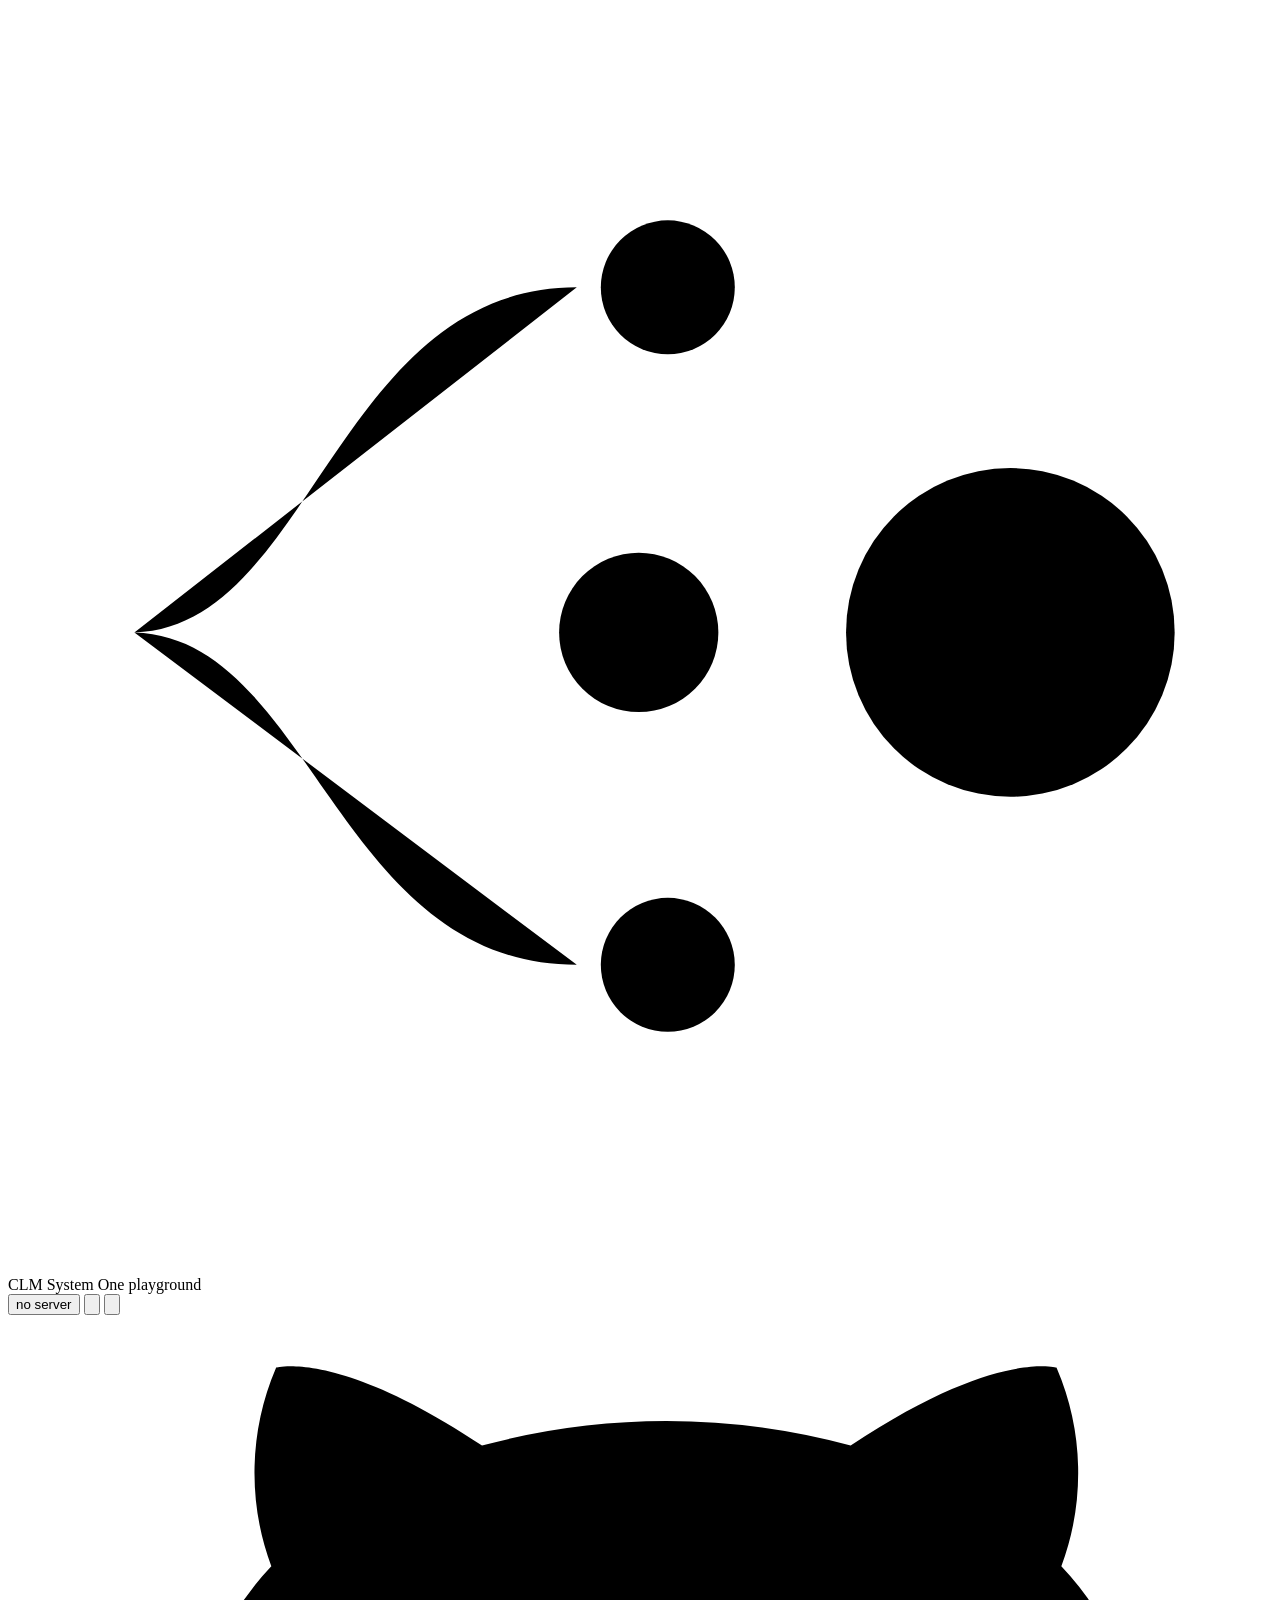
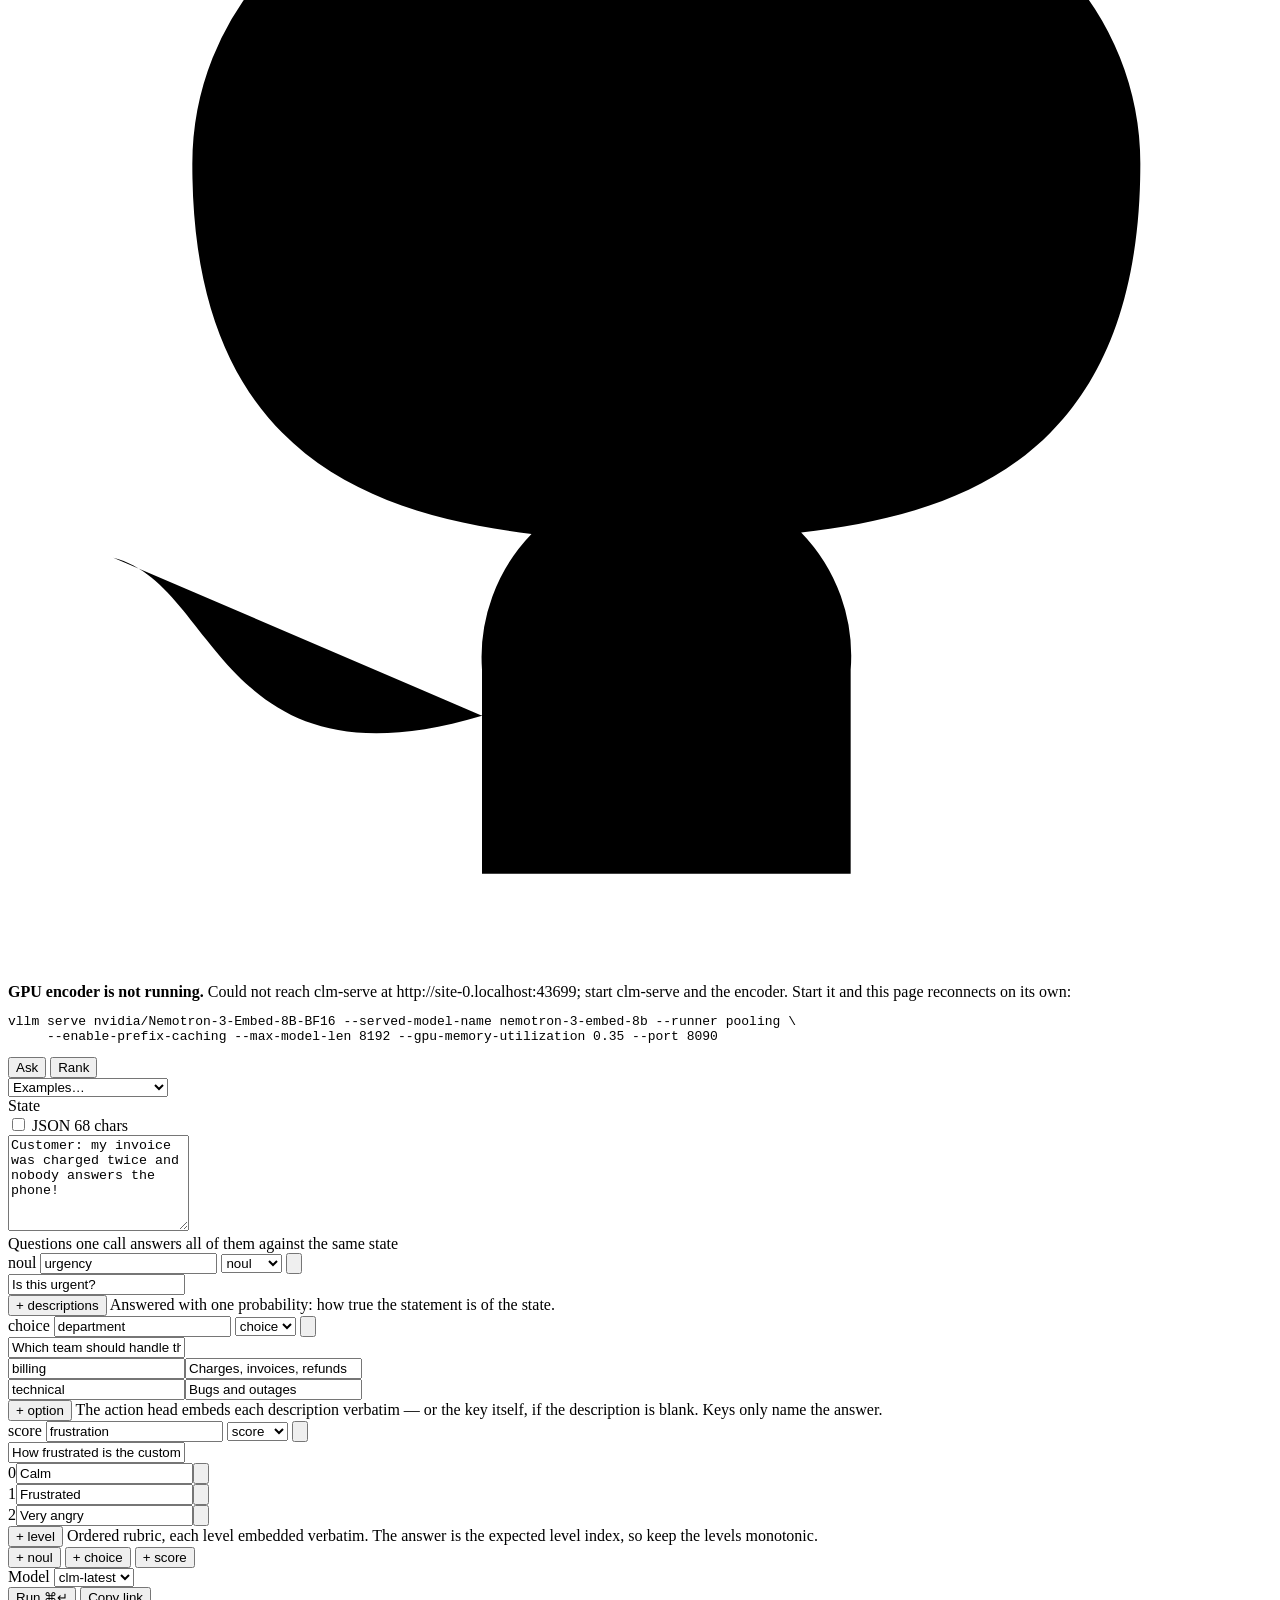
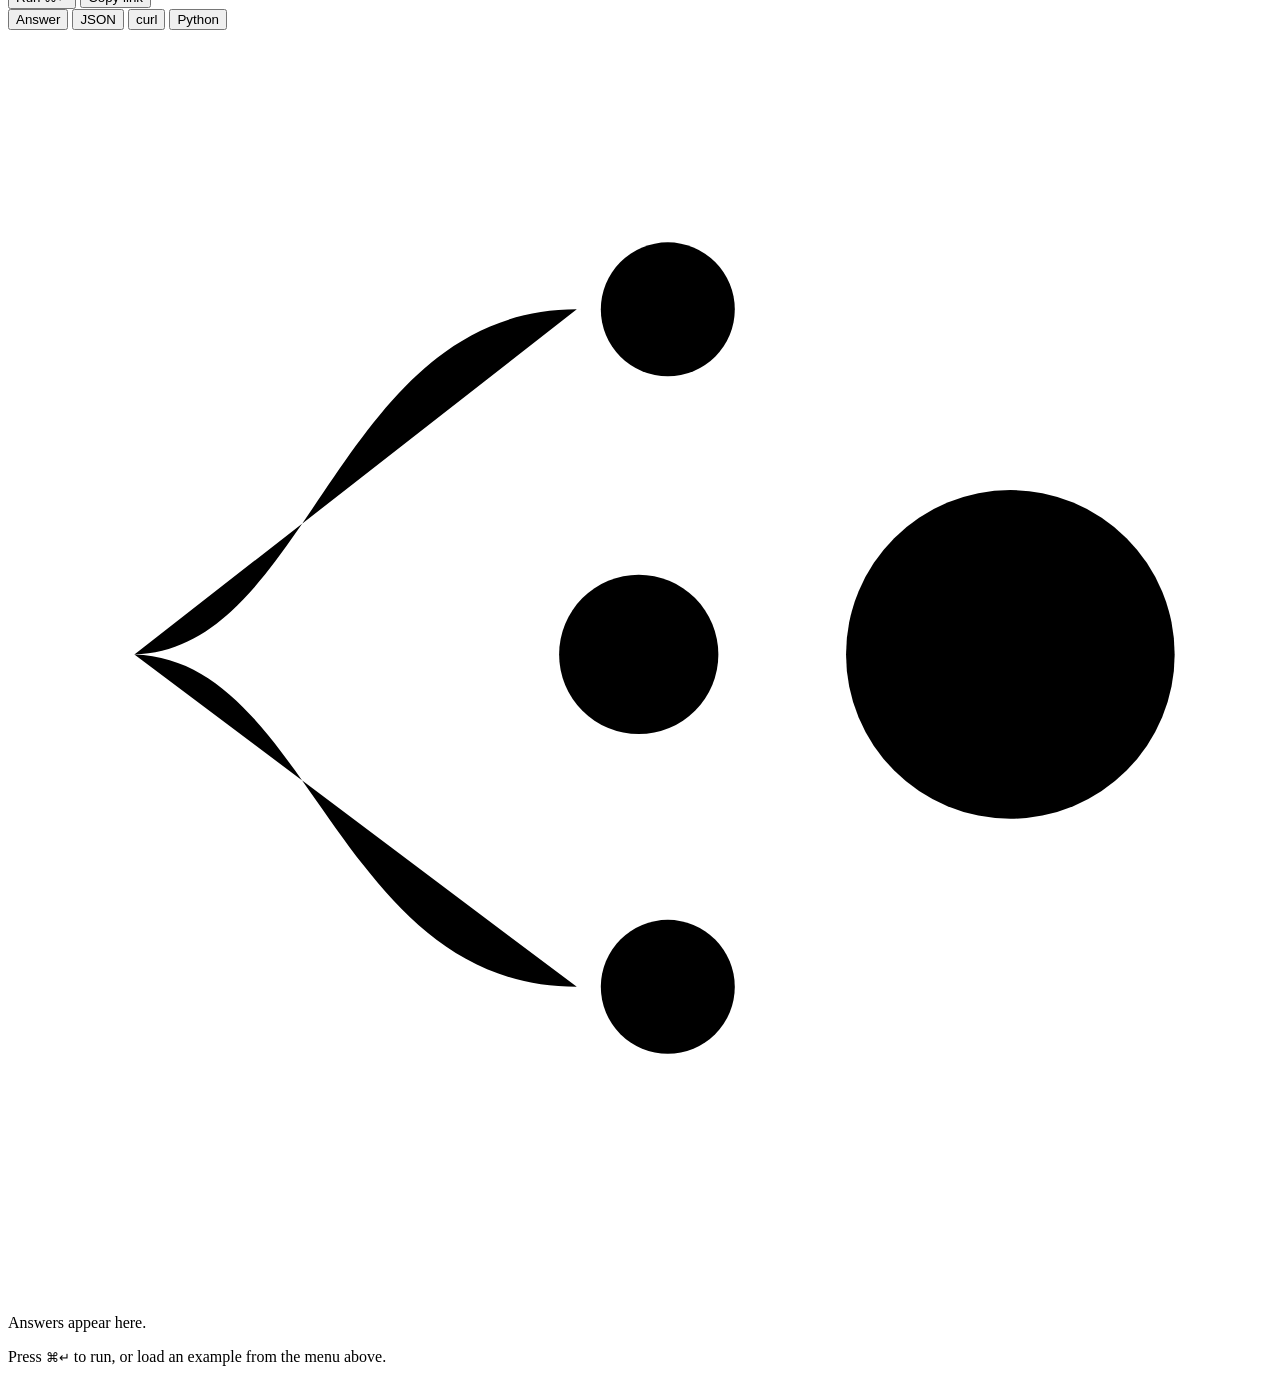
==== src/clm/static/index.html @ 0b91bc5c "Run CLM on Nemotron-3-Embed-8B and remove the previous encoder Make the frozen encoder a profile (sr" ====
<!doctype html>
<html lang="en">
<head>
<meta charset="utf-8">
<meta name="viewport" content="width=device-width, initial-scale=1">
<title>CLM Playground</title>
<meta name="description" content="Playground for the CLM System One API: ask typed questions about a state and watch the probability distributions.">
<link rel="icon" href="data:image/svg+xml,%3Csvg xmlns='http://www.w3.org/2000/svg' viewBox='0 0 100 100'%3E%3Cg fill='none' stroke='%239a9aa0' stroke-width='5.5' stroke-linecap='round'%3E%3Cpath d='M10 49.4C24 49 26 22.1 45 22.1'/%3E%3Cpath d='M10 49.4C24 49.8 26 75.7 45 75.7'/%3E%3C/g%3E%3Cg fill='none' stroke='%239a9aa0' stroke-width='3.7'%3E%3Ccircle cx='52.2' cy='22.1' r='5.3'/%3E%3Ccircle cx='52.2' cy='75.7' r='5.3'/%3E%3C/g%3E%3Cpath d='M8 49.4H79' stroke='%23b1040e' stroke-width='5.6'/%3E%3Ccircle cx='49.9' cy='49.4' r='6.3' fill='%23b1040e'/%3E%3Ccircle cx='79.3' cy='49.4' r='13' fill='%23b1040e'/%3E%3Cpath d='M71.5 49.8l5.2 6.6 11.4-13.1' fill='none' stroke='%23fff' stroke-width='5' stroke-linecap='square' stroke-linejoin='miter'/%3E%3C/svg%3E">
<link rel="stylesheet" href="app.css">
</head>
<body>

<div class="topline"></div>

<header class="topbar">
  <div class="brand">
    <svg class="mark" viewBox="0 0 100 100" aria-hidden="true">
      <path class="mark-branch" d="M10 49.4C24 49 26 22.1 45 22.1"/>
      <path class="mark-branch" d="M10 49.4C24 49.8 26 75.7 45 75.7"/>
      <circle class="mark-ring" cx="52.2" cy="22.1" r="5.3"/>
      <circle class="mark-ring" cx="52.2" cy="75.7" r="5.3"/>
      <path class="mark-trunk" d="M8 49.4H79"/>
      <circle class="mark-node" cx="49.9" cy="49.4" r="6.3"/>
      <circle class="mark-node" cx="79.3" cy="49.4" r="13"/>
      <path class="mark-check" d="M71.5 49.8l5.2 6.6 11.4-13.1"/>
    </svg>
    <span class="brand-name">CLM</span>
    <span class="brand-sub">System One playground</span>
  </div>

  <div class="topbar-right">
    <button id="status" class="status" type="button" title="Server status — click to refresh">
      <span class="dot"></span><span id="status-text">connecting…</span>
    </button>
    <button id="btn-settings" class="icon-btn" type="button" title="Connection settings" aria-label="Connection settings">
      <svg viewBox="0 0 24 24" aria-hidden="true"><path d="M12 15.5a3.5 3.5 0 1 0 0-7 3.5 3.5 0 0 0 0 7z"/><path d="M19.4 15a1.65 1.65 0 0 0 .33 1.82l.06.06a2 2 0 1 1-2.83 2.83l-.06-.06a1.65 1.65 0 0 0-1.82-.33 1.65 1.65 0 0 0-1 1.51V21a2 2 0 1 1-4 0v-.09A1.65 1.65 0 0 0 9 19.4a1.65 1.65 0 0 0-1.82.33l-.06.06a2 2 0 1 1-2.83-2.83l.06-.06A1.65 1.65 0 0 0 4.6 15a1.65 1.65 0 0 0-1.51-1H3a2 2 0 1 1 0-4h.09A1.65 1.65 0 0 0 4.6 9a1.65 1.65 0 0 0-.33-1.82l-.06-.06a2 2 0 1 1 2.83-2.83l.06.06A1.65 1.65 0 0 0 9 4.6a1.65 1.65 0 0 0 1-1.51V3a2 2 0 1 1 4 0v.09a1.65 1.65 0 0 0 1 1.51 1.65 1.65 0 0 0 1.82-.33l.06-.06a2 2 0 1 1 2.83 2.83l-.06.06A1.65 1.65 0 0 0 19.4 9c.14.63.68 1.1 1.33 1.1H21a2 2 0 1 1 0 4h-.09a1.65 1.65 0 0 0-1.51 1z"/></svg>
    </button>
    <button id="btn-theme" class="icon-btn" type="button" title="Toggle theme" aria-label="Toggle theme">
      <svg viewBox="0 0 24 24" aria-hidden="true"><path d="M21 12.79A9 9 0 1 1 11.21 3 7 7 0 0 0 21 12.79z"/></svg>
    </button>
    <a class="icon-btn" href="https://github.com/Contrastive-LM/CLM" target="_blank" rel="noopener" title="Repository" aria-label="Repository">
      <svg viewBox="0 0 24 24" aria-hidden="true"><path d="M9 19c-5 1.5-5-2.5-7-3m14 6v-3.87a3.37 3.37 0 0 0-.94-2.61c3.14-.35 6.44-1.54 6.44-7A5.44 5.44 0 0 0 20 4.77 5.07 5.07 0 0 0 19.91 1S18.73.65 16 2.48a13.38 13.38 0 0 0-7 0C6.27.65 5.09 1 5.09 1A5.07 5.07 0 0 0 5 4.77a5.44 5.44 0 0 0-1.5 3.78c0 5.42 3.3 6.61 6.44 7A3.37 3.37 0 0 0 9 18.13V22"/></svg>
    </a>
  </div>
</header>

<div id="settings" class="settings" hidden>
  <div class="settings-grid">
    <label>Server
      <input id="base-url" type="text" spellcheck="false" placeholder="(same origin)">
      <small>Leave blank to use the server that served this page. A different host must allow CORS (<code>clm-serve --cors</code>).</small>
    </label>
    <label>API key
      <input id="api-key" type="password" spellcheck="false" placeholder="only if CLM_API_KEY is set">
      <small>Sent as <code>Authorization: Bearer …</code>. Kept in this browser only.</small>
    </label>
  </div>
</div>

<div id="mock-banner" class="mock-banner" hidden>
  <strong>Mock encoder.</strong> This server is running <code>tools/playground_mock.py</code>, which replaces
  the Nemotron-3-Embed-8B encoder with character n-grams — the numbers below are lexical-overlap noise, not CLM predictions.
</div>

<div id="encoder-banner" class="mock-banner" role="alert" hidden>
  <strong>GPU encoder is not running.</strong> <span id="encoder-banner-text"></span>
  Start it and this page reconnects on its own:
  <pre class="cmd" id="encoder-cmd">vllm serve nvidia/Nemotron-3-Embed-8B-BF16 --served-model-name nemotron-3-embed-8b --runner pooling \
     --enable-prefix-caching --max-model-len 8192 --gpu-memory-utilization 0.35 --port 8090</pre>
</div>

<main class="layout">

  <!-- ───────────────────────────── request ───────────────────────────── -->
  <section class="pane pane-req">
    <div class="tabs" role="tablist">
      <button class="tab is-active" role="tab" data-mode="ask">Ask</button>
      <button class="tab" role="tab" data-mode="rank">Rank</button>
      <div class="tabs-spacer"></div>
      <div class="preset-wrap">
        <select id="preset" class="preset" aria-label="Load an example">
          <option value="">Examples…</option>
        </select>
      </div>
    </div>

    <div class="pane-body">

      <div class="field">
        <div class="field-head">
          <label for="state">State</label>
          <div class="field-tools">
            <label class="chk" title="Send the state as parsed JSON instead of a string">
              <input type="checkbox" id="state-json"> JSON
            </label>
            <span id="state-count" class="count">0 chars</span>
          </div>
        </div>
        <textarea id="state" rows="6" spellcheck="false"
                  placeholder="The context the model reasons about — a customer message, an agent trajectory, a page of text, a game frame…"></textarea>
        <div id="state-json-err" class="inline-err" hidden></div>
      </div>

      <!-- ask mode -->
      <div id="mode-ask">
        <div class="field-head">
          <label>Questions</label>
          <span class="hint">one call answers all of them against the same state</span>
        </div>
        <div id="questions"></div>
        <div class="add-row">
          <button class="btn-ghost" data-add="noul">+ noul</button>
          <button class="btn-ghost" data-add="choice">+ choice</button>
          <button class="btn-ghost" data-add="score">+ score</button>
        </div>
      </div>

      <!-- rank mode -->
      <div id="mode-rank" hidden>
        <div class="field">
          <div class="field-head"><label for="rank-instructions">Question <span class="opt">optional</span></label></div>
          <input id="rank-instructions" type="text" placeholder="e.g. Which trajectory solves the task?">
        </div>
        <div class="field">
          <div class="field-head">
            <label for="rank-candidates">Candidates</label>
            <span class="hint">one per line</span>
          </div>
          <textarea id="rank-candidates" rows="10" spellcheck="false"
                    placeholder="The Moon's gravitational pull.&#10;Photosynthesis in plants.&#10;Because the Earth is round."></textarea>
        </div>
        <p class="note">Posts to <code>POST /v1/rank</code>: the state head sees the state as <em>context</em> plus the question, and the action head sees each candidate <strong>verbatim</strong> — nothing is prefixed or reworded.</p>
      </div>

      <div class="controls">
        <label class="ctl">Model
          <select id="model"><option value="clm-latest">clm-latest</option></select>
        </label>
      </div>
    </div>

    <div class="pane-foot">
      <button id="run" class="btn-primary">Run <kbd>⌘</kbd><kbd>↵</kbd></button>
      <button id="share" class="btn-ghost" title="Copy a link that reopens this exact request">Copy link</button>
    </div>
  </section>

  <!-- ───────────────────────────── response ───────────────────────────── -->
  <section class="pane pane-res">
    <div class="tabs" role="tablist">
      <button class="tab is-active" role="tab" data-view="answer">Answer</button>
      <button class="tab" role="tab" data-view="json">JSON</button>
      <button class="tab" role="tab" data-view="curl">curl</button>
      <button class="tab" role="tab" data-view="python">Python</button>
      <div class="tabs-spacer"></div>
      <button id="copy-view" class="btn-ghost small" hidden>Copy</button>
    </div>

    <div id="meta" class="meta" hidden></div>

    <div class="pane-body pane-body-res">
      <div id="view-answer" class="view">
        <div class="empty">
          <svg class="empty-mark" viewBox="0 0 100 100" aria-hidden="true">
      <path class="mark-branch" d="M10 49.4C24 49 26 22.1 45 22.1"/>
      <path class="mark-branch" d="M10 49.4C24 49.8 26 75.7 45 75.7"/>
      <circle class="mark-ring" cx="52.2" cy="22.1" r="5.3"/>
      <circle class="mark-ring" cx="52.2" cy="75.7" r="5.3"/>
      <path class="mark-trunk" d="M8 49.4H79"/>
      <circle class="mark-node" cx="49.9" cy="49.4" r="6.3"/>
      <circle class="mark-node" cx="79.3" cy="49.4" r="13"/>
      <path class="mark-check" d="M71.5 49.8l5.2 6.6 11.4-13.1"/>
    </svg>
          <p>Answers appear here.</p>
          <p class="empty-sub">Press <kbd>⌘</kbd><kbd>↵</kbd> to run, or load an example from the menu above.</p>
        </div>
      </div>
      <pre id="view-json" class="view code" hidden></pre>
      <pre id="view-curl" class="view code" hidden></pre>
      <pre id="view-python" class="view code" hidden></pre>
    </div>
  </section>
</main>

<div id="toast" class="toast" hidden></div>

<template id="tpl-question">
  <div class="q-card" data-type="noul">
    <div class="q-head">
      <span class="q-type"></span>
      <input class="q-id" type="text" spellcheck="false" aria-label="Question id">
      <select class="q-type-sel" aria-label="Question type">
        <option value="noul">noul</option>
        <option value="choice">choice</option>
        <option value="score">score</option>
      </select>
      <button class="icon-btn small q-del" type="button" title="Remove question" aria-label="Remove question">
        <svg viewBox="0 0 24 24" aria-hidden="true"><path d="M18 6 6 18M6 6l12 12"/></svg>
      </button>
    </div>
    <input class="q-instructions" type="text" placeholder="Instructions — the question asked of the state">
    <div class="q-criteria"></div>
    <div class="q-actions">
      <button class="btn-ghost small q-add" type="button" hidden></button>
      <span class="q-help"></span>
    </div>
  </div>
</template>

<script src="app.js"></script>
</body>
</html>
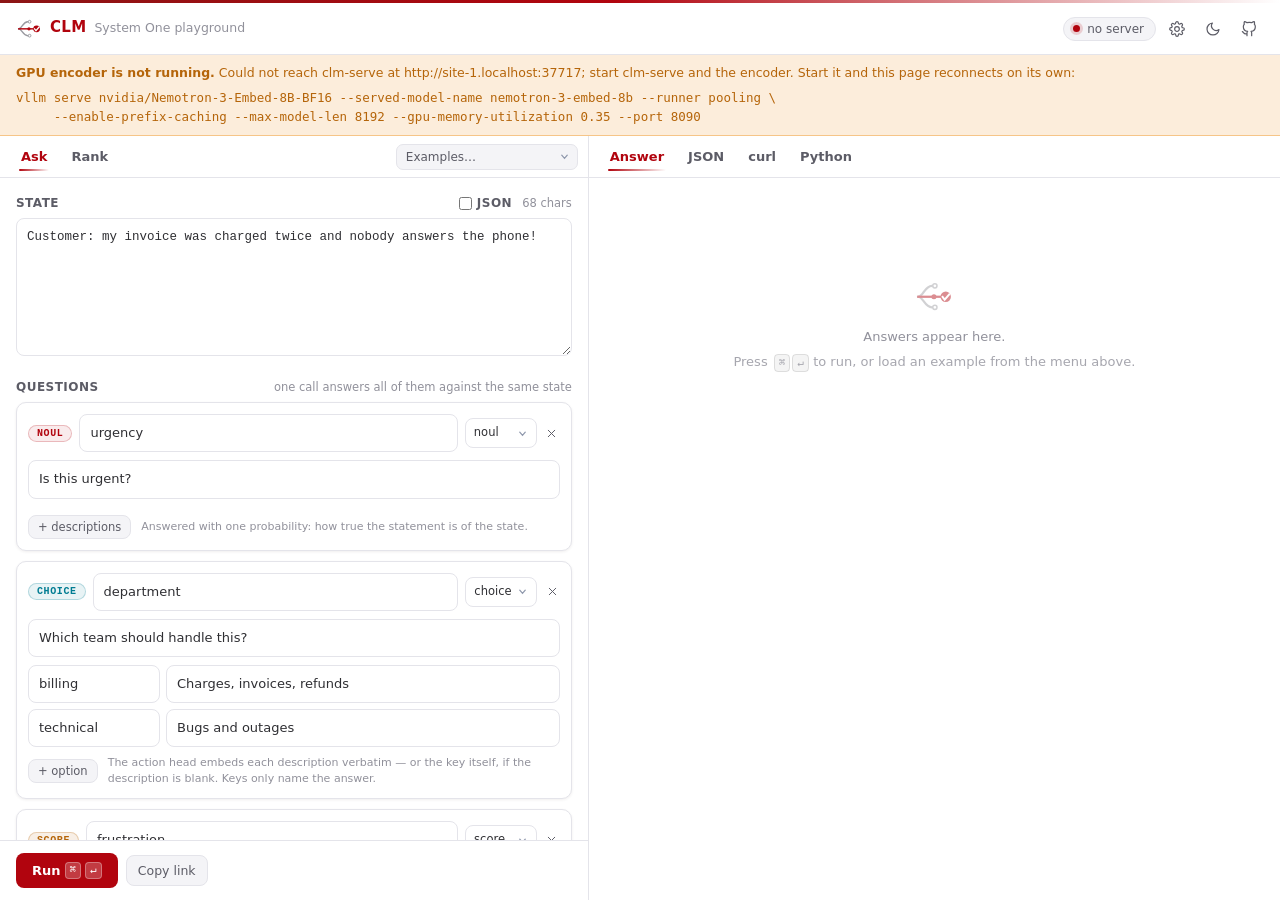
==== commit b68e56f7: "Add a Train view to the playground Train a classifier from the browser that clm-serve already serves" ====
--- a/src/clm/static/index.html
+++ b/src/clm/static/index.html
@@ -28,6 +28,11 @@
     <span class="brand-sub">System One playground</span>
   </div>
 
+  <nav id="viewswitch" class="viewswitch" aria-label="View" hidden>
+    <button type="button" class="vs-btn is-active" data-view="play" aria-pressed="true">Playground</button>
+    <button type="button" class="vs-btn" data-view="train" aria-pressed="false">Train a model</button>
+  </nav>
+
   <div class="topbar-right">
     <button id="status" class="status" type="button" title="Server status — click to refresh">
       <span class="dot"></span><span id="status-text">connecting…</span>
@@ -69,7 +74,7 @@
      --enable-prefix-caching --max-model-len 8192 --gpu-memory-utilization 0.35 --port 8090</pre>
 </div>
 
-<main class="layout">
+<main class="layout" id="play-view">
 
   <!-- ───────────────────────────── request ───────────────────────────── -->
   <section class="pane pane-req">
@@ -182,6 +187,71 @@
   </section>
 </main>
 
+<!-- ───────────────────────────── train view ───────────────────────────── -->
+<main id="train-view" class="train" hidden>
+  <div class="train-inner">
+    <header class="train-head">
+      <h1>Train a model on your own labels</h1>
+      <p>Give it examples you have already labelled. It learns to tell your labels apart in a few minutes,
+         then answers like any other model here. Your data stays on this server.</p>
+    </header>
+
+    <section class="step" id="t-step-1">
+      <div class="step-num" aria-hidden="true">1</div>
+      <div class="step-main">
+        <div class="step-title"><h2>Add labelled examples</h2><span class="step-done" id="t-done-1" hidden>Done</span></div>
+        <p class="step-sub">A file with one column of text and one column with the right label, such as a spreadsheet saved as CSV.</p>
+        <div id="t-pick">
+          <label id="t-drop" class="drop" for="t-file">
+            <input type="file" id="t-file" accept=".csv,.jsonl,.json,.parquet">
+            <span class="drop-main"><b>Drop a file here</b> or <u>choose one</u></span>
+            <span class="drop-sub">CSV, JSONL, JSON or Parquet, up to 50 MB</span>
+          </label>
+          <div class="or-row">
+            <button type="button" id="t-sample" class="btn-ghost">Try it with sample data</button>
+            <span class="hint">400 synthetic support conversations, 5 categories</span>
+          </div>
+        </div>
+        <div id="t-busy-1" class="busy" hidden><span class="spinner" aria-hidden="true"></span><span>Reading the file…</span></div>
+        <div id="t-err-1" class="t-err" role="alert" hidden></div>
+        <div id="t-data" hidden></div>
+      </div>
+    </section>
+
+    <section class="step is-locked" id="t-step-2">
+      <div class="step-num" aria-hidden="true">2</div>
+      <div class="step-main">
+        <div class="step-title"><h2>Describe what the labels mean</h2><span class="step-done" id="t-done-2" hidden>Done</span></div>
+        <p class="step-sub">The model reads these descriptions, not the label names. Describe each label with the words that show up in its examples.</p>
+        <div id="t-question"></div>
+      </div>
+    </section>
+
+    <section class="step is-locked" id="t-step-3">
+      <div class="step-num" aria-hidden="true">3</div>
+      <div class="step-main">
+        <div class="step-title"><h2>Train</h2></div>
+        <div id="t-train"></div>
+        <div id="t-progress" hidden></div>
+        <div id="t-err-3" class="t-err" role="alert" hidden></div>
+      </div>
+    </section>
+
+    <section class="step is-locked" id="t-step-4">
+      <div class="step-num" aria-hidden="true">4</div>
+      <div class="step-main">
+        <div class="step-title"><h2>See how well it works, and use it</h2></div>
+        <div id="t-results"></div>
+      </div>
+    </section>
+
+    <section class="models-list" id="t-models" hidden>
+      <h2>Your trained models</h2>
+      <div id="t-models-body"></div>
+    </section>
+  </div>
+</main>
+
 <div id="toast" class="toast" hidden></div>
 
 <template id="tpl-question">
@@ -208,5 +278,6 @@
 </template>
 
 <script src="app.js"></script>
+<script src="train.js"></script>
 </body>
 </html>
--- a/src/clm/static/app.css
+++ b/src/clm/static/app.css
@@ -0,0 +1,745 @@
+/* CLM playground — no build step, no CDN, works offline behind an SSH tunnel. */
+
+/* Palette: Stanford cardinal on white, matching llm-as-a-verifier.com
+   (#B1040E digital red, #8C1515 cardinal, with the 8% / 22% tints it uses). */
+
+:root {
+  color-scheme: light;
+  --bg:          #ffffff;
+  --bg-soft:     #ffffff;
+  --panel:       #ffffff;
+  --panel-2:     #f4f4f7;
+  --line:        #e4e4ea;
+  --line-soft:   #eeeef3;
+  --text:        #2f2f33;
+  --muted:       #5c5c66;
+  --faint:       #91919b;
+
+  --accent:      #b1040e;                 /* Stanford digital red */
+  --accent-2:    #8c1515;                 /* Stanford cardinal */
+  --accent-dim:  rgba(177, 4, 14, .08);
+  --accent-line: rgba(177, 4, 14, .22);
+  --accent-fade: rgba(177, 4, 14, 0);
+
+  --bar:         rgba(177, 4, 14, .10);
+  --bar-top:     rgba(177, 4, 14, .26);
+  --bar-line:    rgba(177, 4, 14, .45);
+  --gauge: linear-gradient(90deg, rgba(177, 4, 14, .22), #b1040e);
+
+  --teal:        #007c92;                 /* Lagunita  -- choice */
+  --teal-dim:    rgba(0, 124, 146, .09);
+  --teal-line:   rgba(0, 124, 146, .24);
+  --poppy:       #b5650a;                 /* Poppy     -- score  */
+  --poppy-dim:   rgba(181, 101, 10, .10);
+  --poppy-line:  rgba(181, 101, 10, .26);
+  --ok:          #175e54;                 /* Palo Alto           */
+  --warn:        #b5650a;
+  --bad:         #b1040e;
+  --ok-glow:     rgba(23, 94, 84, .16);
+  --warn-glow:   rgba(233, 131, 0, .14);
+  --warn-line:   rgba(233, 131, 0, .38);
+  --bad-glow:    rgba(177, 4, 14, .16);
+  --bad-line:    rgba(177, 4, 14, .28);
+  --bad-wash:    rgba(177, 4, 14, .05);
+
+  --mark-grey:   #9a9aa0;
+
+  --kbd-bg:      rgba(0, 0, 0, .05);
+  --kbd-line:    rgba(0, 0, 0, .12);
+  --shadow:      0 10px 30px rgba(40, 20, 20, .13);
+  --card-shadow: 0 1px 3px rgba(40, 20, 20, .07);
+
+  --radius:    10px;
+  --mono: ui-monospace, SFMono-Regular, "SF Mono", Menlo, Consolas, "Liberation Mono", monospace;
+  --sans: -apple-system, BlinkMacSystemFont, "Segoe UI", Roboto, Inter, system-ui, sans-serif;
+}
+
+html[data-theme="dark"] {
+  color-scheme: dark;
+  --bg:          #161416;
+  --bg-soft:     #110f11;
+  --panel:       #1d1a1d;
+  --panel-2:     #262127;
+  --line:        #383339;
+  --line-soft:   #2b272c;
+  --text:        #f2efef;
+  --muted:       #a9a2a8;
+  --faint:       #7d757c;
+
+  --accent:      #f0545c;                 /* cardinal, lifted to stay legible on black */
+  --accent-2:    #c9313a;
+  --accent-dim:  rgba(240, 84, 92, .14);
+  --accent-line: rgba(240, 84, 92, .32);
+  --accent-fade: rgba(240, 84, 92, 0);
+
+  --bar:         rgba(240, 84, 92, .13);
+  --bar-top:     rgba(240, 84, 92, .32);
+  --bar-line:    rgba(240, 84, 92, .5);
+  --gauge: linear-gradient(90deg, rgba(240, 84, 92, .25), #f0545c);
+
+  --teal:        #4ec5da;
+  --teal-dim:    rgba(78, 197, 218, .12);
+  --teal-line:   rgba(78, 197, 218, .3);
+  --poppy:       #f0a24a;
+  --poppy-dim:   rgba(240, 162, 74, .12);
+  --poppy-line:  rgba(240, 162, 74, .3);
+  --ok:          #4fbfa4;
+  --warn:        #f0a24a;
+  --bad:         #f0545c;
+  --ok-glow:     rgba(79, 191, 164, .2);
+  --warn-glow:   rgba(240, 162, 74, .14);
+  --warn-line:   rgba(240, 162, 74, .34);
+  --bad-glow:    rgba(240, 84, 92, .18);
+  --bad-line:    rgba(240, 84, 92, .34);
+  --bad-wash:    rgba(240, 84, 92, .07);
+
+  --mark-grey:   #8f8891;
+
+  --kbd-bg:      rgba(255, 255, 255, .09);
+  --kbd-line:    rgba(255, 255, 255, .16);
+  --shadow:      0 10px 30px rgba(0, 0, 0, .55);
+  --card-shadow: none;
+}
+
+* { box-sizing: border-box; }
+
+[hidden] { display: none !important; }
+
+html, body { height: 100%; }
+
+body {
+  margin: 0;
+  background: var(--bg);
+  color: var(--text);
+  font: 14px/1.5 var(--sans);
+  display: flex;
+  flex-direction: column;
+  -webkit-font-smoothing: antialiased;
+}
+
+kbd {
+  font: 11px/1 var(--mono);
+  background: var(--kbd-bg);
+  border: 1px solid var(--kbd-line);
+  border-radius: 4px;
+  padding: 2px 4px;
+  margin-left: 2px;
+}
+
+code { font-family: var(--mono); font-size: .92em; }
+
+/* ─────────────────────────── top bar ─────────────────────────── */
+
+.topline {
+  flex: 0 0 auto; height: 3px;
+  background: linear-gradient(90deg, var(--accent-2), var(--accent) 48%, var(--accent-fade));
+}
+
+.topbar {
+  display: flex;
+  align-items: center;
+  justify-content: space-between;
+  gap: 12px;
+  padding: 0 16px;
+  height: 52px;
+  flex: 0 0 auto;
+  background: var(--panel);
+  border-bottom: 1px solid var(--line);
+}
+
+.brand { display: flex; align-items: baseline; gap: 8px; min-width: 0; }
+.mark { width: 26px; height: 26px; flex: 0 0 auto; align-self: center; }
+.mark-branch { fill: none; stroke: var(--mark-grey); stroke-width: 5.5; stroke-linecap: round; }
+.mark-ring   { fill: none; stroke: var(--mark-grey); stroke-width: 3.7; }
+.mark-trunk  { fill: none; stroke: var(--accent);    stroke-width: 5.6; }
+.mark-node   { fill: var(--accent); }
+/* the tick is cut out of the disc, so it stays legible on either theme's red */
+.mark-check  { fill: none; stroke: var(--bg); stroke-width: 5; stroke-linecap: square; stroke-linejoin: miter; }
+.brand-name { font-weight: 700; letter-spacing: .02em; font-size: 15px; color: var(--accent); }
+.brand-sub { color: var(--faint); font-size: 12.5px; white-space: nowrap; overflow: hidden; text-overflow: ellipsis; }
+
+.topbar-right { display: flex; align-items: center; gap: 6px; }
+
+.status {
+  display: inline-flex; align-items: center; gap: 7px;
+  font: 12px var(--sans); color: var(--muted);
+  background: var(--panel-2); border: 1px solid var(--line);
+  border-radius: 999px; padding: 4px 11px 4px 9px; cursor: pointer;
+  white-space: nowrap;
+}
+.status:hover { border-color: var(--faint); }
+.status .dot { width: 7px; height: 7px; border-radius: 50%; background: var(--faint); flex: 0 0 auto; }
+.status.ok   .dot { background: var(--ok);   box-shadow: 0 0 0 3px var(--ok-glow); }
+.status.warn .dot { background: var(--warn); box-shadow: 0 0 0 3px var(--warn-glow); }
+.status.bad  .dot { background: var(--bad);  box-shadow: 0 0 0 3px var(--bad-glow); }
+.status.busy .dot { animation: pulse 1s ease-in-out infinite; }
+@keyframes pulse { 50% { opacity: .25; } }
+
+.icon-btn {
+  display: inline-flex; align-items: center; justify-content: center;
+  width: 30px; height: 30px; padding: 0;
+  border: 1px solid transparent; border-radius: 8px;
+  background: transparent; color: var(--muted); cursor: pointer;
+}
+.icon-btn:hover { background: var(--panel-2); border-color: var(--line); color: var(--text); }
+.icon-btn svg { width: 16px; height: 16px; fill: none; stroke: currentColor; stroke-width: 1.8; stroke-linecap: round; stroke-linejoin: round; }
+.icon-btn.small { width: 22px; height: 22px; }
+.icon-btn.small svg { width: 13px; height: 13px; }
+
+/* ─────────────────────────── settings drawer ─────────────────────────── */
+
+.settings {
+  flex: 0 0 auto;
+  background: var(--panel-2);
+  border-bottom: 1px solid var(--line);
+  padding: 14px 16px;
+}
+.settings-grid { display: grid; grid-template-columns: 1fr 1fr; gap: 16px; max-width: 900px; }
+.settings label { display: block; font-size: 12px; font-weight: 600; color: var(--muted); }
+.settings input { margin-top: 5px; }
+.settings small { display: block; margin-top: 5px; font-weight: 400; color: var(--faint); font-size: 11.5px; line-height: 1.45; }
+@media (max-width: 760px) { .settings-grid { grid-template-columns: 1fr; } }
+
+.mock-banner {
+  flex: 0 0 auto;
+  padding: 9px 16px;
+  background: var(--warn-glow);
+  border-bottom: 1px solid var(--warn-line);
+  color: var(--warn);
+  font-size: 12.5px;
+  line-height: 1.5;
+}
+.mock-banner strong { color: var(--warn); }
+.mock-banner code { color: var(--warn); opacity: .85; }
+.mock-banner .cmd { margin: 6px 0 0; white-space: pre-wrap; }
+
+/* ─────────────────────────── layout ─────────────────────────── */
+
+.layout {
+  flex: 1 1 auto;
+  display: grid;
+  grid-template-columns: minmax(380px, 46%) 1fr;
+  min-height: 0;
+}
+
+.pane { display: flex; flex-direction: column; min-width: 0; min-height: 0; background: var(--bg); }
+.pane-req { border-right: 1px solid var(--line); }
+.pane-res { background: var(--bg-soft); }
+
+.pane-body { flex: 1 1 auto; overflow-y: auto; padding: 16px; }
+.pane-body-res { padding: 0; }
+
+.pane-foot {
+  flex: 0 0 auto;
+  display: flex; align-items: center; gap: 8px;
+  padding: 12px 16px;
+  border-top: 1px solid var(--line);
+  background: var(--panel);
+}
+
+@media (max-width: 640px) {
+  .brand-sub { display: none; }            /* "System One playground" only truncates here */
+  .topbar { padding: 0 10px; }
+}
+
+@media (max-width: 900px) {
+  .layout { grid-template-columns: 1fr; }
+  .pane-req { border-right: 0; border-bottom: 1px solid var(--line); }
+  .pane { min-height: 60vh; }
+}
+
+/* ─────────────────────────── tabs ─────────────────────────── */
+
+.tabs {
+  flex: 0 0 auto;
+  display: flex; align-items: center; gap: 2px;
+  padding: 0 10px;
+  height: 42px;
+  background: var(--panel);
+  border-bottom: 1px solid var(--line);
+}
+.tabs-spacer { flex: 1 1 auto; }
+
+.tab {
+  appearance: none; border: 0; background: transparent;
+  color: var(--muted); font: 600 13px var(--sans);
+  padding: 6px 11px; border-radius: 7px; cursor: pointer;
+}
+.tab:hover { color: var(--text); background: var(--panel-2); }
+.tab { position: relative; }
+.tab.is-active { color: var(--accent); background: transparent; }
+.tab.is-active::after {
+  content: ""; position: absolute; left: 9px; right: 9px; bottom: -1px; height: 2px; border-radius: 2px;
+  background: linear-gradient(90deg, var(--accent), var(--accent-fade));
+}
+
+.preset {
+  appearance: none;
+  background: var(--panel-2); color: var(--muted);
+  border: 1px solid var(--line); border-radius: 7px;
+  font: 12px var(--sans); padding: 5px 26px 5px 9px; cursor: pointer;
+  background-image: url("data:image/svg+xml,%3Csvg xmlns='http://www.w3.org/2000/svg' viewBox='0 0 12 12'%3E%3Cpath d='M3 4.5 6 8l3-3.5' fill='none' stroke='%239099ad' stroke-width='1.4' stroke-linecap='round'/%3E%3C/svg%3E");
+  background-repeat: no-repeat; background-position: right 7px center; background-size: 11px;
+}
+.preset:hover { color: var(--text); border-color: var(--faint); }
+
+/* ─────────────────────────── form primitives ─────────────────────────── */
+
+input[type="text"], input[type="password"], textarea, select {
+  width: 100%;
+  background: var(--panel);
+  color: var(--text);
+  border: 1px solid var(--line);
+  border-radius: 8px;
+  padding: 8px 10px;
+  font: 13px/1.55 var(--sans);
+  outline: none;
+}
+textarea { resize: vertical; font-family: var(--mono); font-size: 12.5px; line-height: 1.6; }
+input:focus, textarea:focus, select:focus { border-color: var(--accent); box-shadow: 0 0 0 3px var(--accent-dim); }
+input::placeholder, textarea::placeholder { color: var(--faint); }
+
+select {
+  appearance: none; cursor: pointer; padding-right: 26px;
+  background-image: url("data:image/svg+xml,%3Csvg xmlns='http://www.w3.org/2000/svg' viewBox='0 0 12 12'%3E%3Cpath d='M3 4.5 6 8l3-3.5' fill='none' stroke='%239099ad' stroke-width='1.4' stroke-linecap='round'/%3E%3C/svg%3E");
+  background-repeat: no-repeat; background-position: right 8px center; background-size: 11px;
+}
+
+.field { margin-bottom: 16px; }
+.field-head {
+  display: flex; align-items: center; justify-content: space-between; gap: 8px;
+  margin-bottom: 6px;
+}
+.field-head label, .field-head > label { font-size: 12px; font-weight: 700; letter-spacing: .04em; text-transform: uppercase; color: var(--muted); }
+.field-tools { display: flex; align-items: center; gap: 10px; }
+.hint, .count, .opt { font-size: 11.5px; color: var(--faint); }
+.opt { text-transform: none; letter-spacing: 0; font-weight: 400; }
+
+.chk { display: inline-flex; align-items: center; gap: 5px; font-size: 11.5px; color: var(--muted); cursor: pointer; user-select: none; }
+.chk input { accent-color: var(--accent); margin: 0; }
+
+.inline-err { margin-top: 6px; font: 11.5px var(--mono); color: var(--bad); }
+
+.note { margin: 10px 2px 0; font-size: 11.5px; color: var(--faint); line-height: 1.5; }
+
+.btn-primary {
+  appearance: none; border: 0; cursor: pointer;
+  background: var(--accent); color: #fff;
+  font: 600 13px var(--sans);
+  padding: 9px 16px; border-radius: 8px;
+  display: inline-flex; align-items: center; gap: 2px;
+}
+.btn-primary:hover { filter: brightness(1.1); }
+.btn-primary:disabled { opacity: .55; cursor: default; filter: none; }
+.btn-primary kbd { background: rgba(255, 255, 255, .22); border-color: rgba(255, 255, 255, .3); color: #fff; }
+
+.btn-ghost {
+  appearance: none; cursor: pointer;
+  background: var(--panel-2); color: var(--muted);
+  border: 1px solid var(--line); border-radius: 8px;
+  font: 500 12.5px var(--sans); padding: 7px 11px;
+}
+.btn-ghost:hover { color: var(--text); border-color: var(--faint); }
+.btn-ghost.small { padding: 4px 9px; font-size: 11.5px; }
+
+.add-row { display: flex; gap: 6px; margin-top: 10px; }
+
+/* ─────────────────────────── question cards ─────────────────────────── */
+
+.q-card {
+  background: var(--panel);
+  border: 1px solid var(--line);
+  border-radius: var(--radius);
+  padding: 11px;
+  margin-bottom: 10px;
+  box-shadow: var(--card-shadow);
+}
+.q-card:focus-within { border-color: var(--accent-line); }
+
+.q-head { display: flex; align-items: center; gap: 7px; margin-bottom: 8px; }
+.q-type {
+  font: 600 10px var(--mono); letter-spacing: .06em; text-transform: uppercase;
+  padding: 3px 9px; border-radius: 100px; flex: 0 0 auto;
+}
+.q-card[data-type="noul"]   .q-type { color: var(--accent); background: var(--accent-dim); box-shadow: inset 0 0 0 1px var(--accent-line); }
+.q-card[data-type="choice"] .q-type { color: var(--teal);   background: var(--teal-dim);   box-shadow: inset 0 0 0 1px var(--teal-line); }
+.q-card[data-type="score"]  .q-type { color: var(--poppy);  background: var(--poppy-dim);  box-shadow: inset 0 0 0 1px var(--poppy-line); }
+
+.q-id { flex: 1 1 auto; font-family: var(--mono); font-size: 12px; padding: 5px 8px; }
+.q-type-sel { width: auto; flex: 0 0 auto; font-size: 11.5px; padding: 5px 24px 5px 8px; }
+.q-instructions { margin-bottom: 8px; }
+
+.q-criteria { display: flex; flex-direction: column; gap: 6px; }
+.crit-row { display: flex; align-items: center; gap: 6px; }
+.crit-key { flex: 0 0 132px; font-family: var(--mono); font-size: 12px; padding: 6px 8px; }
+.crit-idx {
+  flex: 0 0 22px; text-align: center;
+  font: 600 11px var(--mono); color: var(--faint);
+}
+.crit-desc { flex: 1 1 auto; padding: 6px 8px; font-size: 12.5px; }
+
+.q-actions { display: flex; align-items: center; gap: 10px; margin-top: 8px; }
+.q-add { flex: 0 0 auto; white-space: nowrap; }
+.q-help { font-size: 11px; color: var(--faint); line-height: 1.45; }
+
+/* ─────────────────────────── controls ─────────────────────────── */
+
+.controls {
+  display: flex; flex-wrap: wrap; align-items: flex-end; gap: 14px;
+  margin-top: 18px; padding-top: 14px;
+  border-top: 1px solid var(--line-soft);
+}
+.ctl { font-size: 11px; font-weight: 700; letter-spacing: .04em; text-transform: uppercase; color: var(--muted); }
+.ctl select { margin-top: 5px; width: auto; min-width: 150px; font-size: 12.5px; padding: 6px 26px 6px 9px; }
+
+/* ─────────────────────────── response meta ─────────────────────────── */
+
+.meta {
+  flex: 0 0 auto;
+  display: flex; flex-wrap: wrap; gap: 6px;
+  padding: 9px 14px;
+  background: var(--panel);
+  border-bottom: 1px solid var(--line);
+  font: 11.5px var(--mono);
+}
+.meta span {
+  background: var(--panel-2); border: 1px solid var(--line-soft);
+  border-radius: 5px; padding: 2px 7px; color: var(--muted);
+}
+.meta span b { color: var(--text); font-weight: 600; }
+
+/* ─────────────────────────── results ─────────────────────────── */
+
+.view { padding: 16px; }
+.view.code {
+  margin: 0; padding: 16px;
+  font: 12px/1.65 var(--mono);
+  white-space: pre; overflow: auto;
+  color: var(--text);
+}
+.view.code .k  { color: var(--accent-2); }
+.view.code .s  { color: var(--ok); }
+.view.code .n  { color: var(--warn); }
+.view.code .c  { color: var(--faint); }
+
+.empty {
+  height: 100%; min-height: 260px;
+  display: flex; flex-direction: column; align-items: center; justify-content: center;
+  gap: 6px; color: var(--faint); text-align: center;
+}
+.empty-mark { width: 40px; height: 40px; opacity: .45; margin-bottom: 4px; }
+.empty p { margin: 0; font-size: 13px; }
+.empty-sub { font-size: 12px; opacity: .8; }
+
+.ans {
+  background: var(--panel);
+  border: 1px solid var(--line);
+  border-radius: var(--radius);
+  padding: 13px 14px;
+  margin-bottom: 12px;
+  box-shadow: var(--card-shadow);
+}
+.ans-head { display: flex; align-items: center; gap: 8px; margin-bottom: 4px; }
+.ans-id { font: 600 13px var(--mono); color: var(--text); }
+.ans-type {
+  font: 700 9.5px var(--mono); letter-spacing: .06em; text-transform: uppercase;
+  padding: 2px 6px; border-radius: 4px; color: var(--faint);
+  background: var(--panel-2); border: 1px solid var(--line-soft);
+}
+.ans-conf { margin-left: auto; font: 11.5px var(--mono); color: var(--faint); }
+.ans-q { font-size: 12px; color: var(--muted); margin: 0 0 11px; line-height: 1.45; }
+
+.headline { display: flex; align-items: baseline; gap: 9px; margin-bottom: 11px; }
+.headline-val { font: 700 26px/1 var(--mono); color: var(--accent); letter-spacing: -.02em; }
+.headline-lab { font-size: 13px; color: var(--text); font-weight: 600; }
+.headline-sub { font-size: 11.5px; color: var(--faint); }
+
+/* probability rows */
+.bars { display: flex; flex-direction: column; gap: 5px; }
+.bar {
+  position: relative;
+  display: flex; align-items: center; gap: 9px;
+  padding: 6px 9px;
+  border-radius: 7px;
+  background: var(--panel-2);
+  overflow: hidden;
+  min-height: 30px;
+}
+.bar-fill {
+  position: absolute; inset: 0 auto 0 0;
+  background: var(--bar);
+  width: 0; transition: width .45s cubic-bezier(.2,.8,.2,1);
+}
+.bar.is-top .bar-fill { background: var(--bar-top); }
+.bar.is-top { box-shadow: inset 0 0 0 1px var(--bar-line); }
+.bar-key {
+  position: relative; z-index: 1;
+  font: 600 12px var(--mono); color: var(--text);
+  white-space: nowrap; overflow: hidden; text-overflow: ellipsis;
+  max-width: 45%;
+}
+.bar-desc {
+  position: relative; z-index: 1;
+  font-size: 11.5px; color: var(--muted);
+  white-space: nowrap; overflow: hidden; text-overflow: ellipsis;
+  flex: 1 1 auto; min-width: 0;
+}
+.bar-pct {
+  position: relative; z-index: 1; margin-left: auto;
+  font: 600 12px var(--mono); color: var(--text); flex: 0 0 auto;
+}
+.bar.is-dim .bar-key, .bar.is-dim .bar-pct { color: var(--muted); font-weight: 500; }
+
+/* score gauge */
+.gauge { margin: 4px 0 12px; }
+.gauge-track {
+  position: relative; height: 6px; border-radius: 3px;
+  background: var(--gauge);
+}
+.gauge-needle {
+  position: absolute; top: -5px; width: 2px; height: 16px;
+  background: var(--text); border-radius: 1px;
+  transform: translateX(-1px);
+  transition: left .45s cubic-bezier(.2,.8,.2,1);
+}
+.gauge-scale { display: flex; justify-content: space-between; margin-top: 6px; font: 10.5px var(--mono); color: var(--faint); }
+
+/* rank list */
+.rank-row {
+  display: flex; align-items: center; gap: 10px;
+  position: relative; overflow: hidden;
+  padding: 9px 11px; border-radius: 8px;
+  background: var(--panel-2); margin-bottom: 5px;
+}
+.rank-n { position: relative; z-index: 1; font: 700 11px var(--mono); color: var(--faint); flex: 0 0 20px; }
+.rank-text { position: relative; z-index: 1; flex: 1 1 auto; min-width: 0; font-size: 12.5px; color: var(--text); word-break: break-word; }
+.rank-pct { position: relative; z-index: 1; margin-left: auto; font: 600 12px var(--mono); flex: 0 0 auto; }
+.rank-row.is-top { box-shadow: inset 0 0 0 1px var(--bar-line); }
+.rank-row.is-top .rank-n { color: var(--accent); }
+
+/* errors */
+.err {
+  background: var(--bad-wash); border: 1px solid var(--bad-line);
+  border-radius: var(--radius); padding: 13px 14px;
+}
+.err-title { font: 600 13px var(--sans); color: var(--bad); margin-bottom: 5px; }
+.err-msg { font: 12px/1.6 var(--mono); color: var(--text); white-space: pre-wrap; word-break: break-word; }
+.err-fix { margin-top: 10px; font-size: 12px; color: var(--muted); line-height: 1.6; }
+.err-fix code { color: var(--text); background: var(--panel-2); padding: 1px 4px; border-radius: 4px; }
+.err-fix .cmd {
+  margin: 8px 0 0; padding: 8px 10px;
+  background: var(--panel); border: 1px solid var(--line); border-radius: 7px;
+  font: 11.5px/1.55 var(--mono); white-space: pre-wrap; word-break: break-word; color: var(--text);
+}
+
+/* toast */
+.toast {
+  position: fixed; left: 50%; bottom: 22px; transform: translateX(-50%);
+  background: var(--panel); border: 1px solid var(--line);
+  border-radius: 8px; padding: 8px 14px;
+  font-size: 12.5px; color: var(--text);
+  box-shadow: var(--shadow);
+  z-index: 50;
+}
+
+/* scrollbars */
+.pane-body::-webkit-scrollbar, .view.code::-webkit-scrollbar { width: 10px; height: 10px; }
+.pane-body::-webkit-scrollbar-thumb, .view.code::-webkit-scrollbar-thumb {
+  background: var(--line); border-radius: 6px; border: 3px solid transparent; background-clip: content-box;
+}
+.pane-body::-webkit-scrollbar-thumb:hover, .view.code::-webkit-scrollbar-thumb:hover { background: var(--faint); background-clip: content-box; }
+
+@media (prefers-reduced-motion: reduce) {
+  * { animation: none !important; transition: none !important; }
+}
+
+/* ─────────────────────────── view switch ─────────────────────────── */
+
+.viewswitch {
+  display: inline-flex; gap: 2px; padding: 3px; margin: 0 auto 0 18px;
+  background: var(--panel-2); border: 1px solid var(--line); border-radius: 9px;
+}
+.vs-btn {
+  appearance: none; border: 0; cursor: pointer; background: transparent; color: var(--muted);
+  font: 600 12.5px var(--sans); padding: 5px 12px; border-radius: 6px; white-space: nowrap;
+}
+.vs-btn:hover { color: var(--text); }
+.vs-btn.is-active { background: var(--panel); color: var(--accent); box-shadow: var(--card-shadow); }
+.vs-btn:focus-visible, .drop:focus-within, .t-link:focus-visible { outline: 2px solid var(--accent); outline-offset: 2px; }
+@media (max-width: 640px) { .viewswitch { margin-left: 8px; } .vs-btn { padding: 5px 8px; } }
+
+/* ─────────────────────────── train view ─────────────────────────── */
+
+.train { flex: 1 1 auto; overflow-y: auto; background: var(--bg-soft); }
+.train-inner { max-width: 880px; margin: 0 auto; padding: 28px 20px 80px; display: flex; flex-direction: column; gap: 14px; }
+.train-head { padding: 4px 0 10px; }
+.train-head h1 { margin: 0 0 6px; font-size: 22px; line-height: 1.25; letter-spacing: -.01em; }
+.train-head p { margin: 0; color: var(--muted); max-width: 68ch; }
+
+.step {
+  display: grid; grid-template-columns: 34px minmax(0, 1fr); gap: 14px;
+  background: var(--panel); border: 1px solid var(--line); border-radius: var(--radius);
+  padding: 18px 20px; box-shadow: var(--card-shadow);
+}
+.step.is-locked { opacity: .5; }
+.step.is-locked .step-main > :not(.step-title):not(.step-sub) { display: none; }
+.step-num {
+  width: 30px; height: 30px; border-radius: 50%; display: grid; place-items: center;
+  font: 700 13px var(--sans); color: var(--muted); background: var(--panel-2); border: 1px solid var(--line);
+}
+.step:not(.is-locked) .step-num { background: var(--accent); color: #fff; border-color: var(--accent); }
+.step.is-done .step-num { background: var(--ok); border-color: var(--ok); }
+.step-main { display: flex; flex-direction: column; gap: 12px; min-width: 0; }
+.step-title { display: flex; align-items: center; gap: 10px; min-height: 30px; }
+.step-title h2 { margin: 0; font-size: 16px; line-height: 1.3; }
+.step-done { font: 600 11px var(--sans); color: var(--ok); background: var(--ok-glow); border-radius: 999px; padding: 2px 8px; }
+.step-sub { margin: -6px 0 0; color: var(--muted); font-size: 13px; max-width: 70ch; }
+
+.drop {
+  display: flex; flex-direction: column; align-items: center; gap: 4px; text-align: center; cursor: pointer;
+  padding: 26px 16px; border: 1.5px dashed var(--line); border-radius: var(--radius); background: var(--bg);
+  transition: border-color .15s, background .15s;
+}
+.drop:hover, .drop.is-over { border-color: var(--accent); background: var(--accent-dim); }
+.drop input { position: absolute; width: 1px; height: 1px; opacity: 0; pointer-events: none; }
+.drop-main { font-size: 14px; color: var(--text); }
+.drop-main u { color: var(--accent); text-underline-offset: 3px; }
+.drop-sub { font-size: 12px; color: var(--faint); }
+.or-row { display: flex; flex-wrap: wrap; align-items: center; gap: 10px; margin-top: 10px; }
+
+.busy { display: flex; align-items: center; gap: 8px; color: var(--muted); font-size: 13px; }
+.spinner {
+  width: 14px; height: 14px; border-radius: 50%; border: 2px solid var(--line); border-top-color: var(--accent);
+  animation: spin .8s linear infinite;
+}
+@keyframes spin { to { transform: rotate(360deg); } }
+
+.t-err {
+  background: var(--bad-wash); border: 1px solid var(--bad-line); border-radius: 8px;
+  padding: 10px 12px; color: var(--text); font-size: 13px;
+}
+.t-err b { color: var(--bad); }
+
+.file-chip {
+  display: flex; flex-wrap: wrap; align-items: center; gap: 8px 12px;
+  padding: 10px 12px; background: var(--panel-2); border: 1px solid var(--line); border-radius: 8px; font-size: 13px;
+}
+.file-chip .name { font: 600 13px var(--mono); word-break: break-all; }
+.file-chip .meta-txt { color: var(--muted); }
+.file-chip .btn-ghost { margin-left: auto; }
+
+.col-pickers { display: grid; grid-template-columns: repeat(3, minmax(0, 1fr)); gap: 12px; }
+.col-pickers label { display: flex; flex-direction: column; gap: 5px; font: 600 12.5px var(--sans); color: var(--text); min-width: 0; }
+.col-pickers small { font-weight: 400; color: var(--faint); font-size: 11.5px; line-height: 1.4; }
+@media (max-width: 720px) { .col-pickers { grid-template-columns: 1fr; } }
+
+.t-table-wrap { overflow-x: auto; border: 1px solid var(--line); border-radius: 8px; background: var(--bg); }
+.t-table { border-collapse: collapse; width: 100%; font-size: 12.5px; }
+.t-table th, .t-table td { text-align: left; vertical-align: top; padding: 7px 10px; border-bottom: 1px solid var(--line-soft); }
+.t-table th { font: 600 11px var(--sans); color: var(--muted); background: var(--panel-2); white-space: nowrap; }
+.t-table tr:last-child td { border-bottom: 0; }
+.t-table td { max-width: 420px; color: var(--muted); }
+.t-table td.is-text, .t-table th.is-text { color: var(--text); background: var(--teal-dim); }
+.t-table td.is-label, .t-table th.is-label { color: var(--text); background: var(--accent-dim); font-weight: 600; }
+.t-table td.n, .t-table th.n { text-align: right; font-variant-numeric: tabular-nums; white-space: nowrap; }
+
+.chips { display: flex; flex-wrap: wrap; gap: 6px; }
+.chip {
+  display: inline-flex; align-items: baseline; gap: 6px; padding: 3px 9px; border-radius: 999px;
+  background: var(--panel-2); border: 1px solid var(--line); font-size: 12.5px;
+}
+.chip b { font-weight: 600; }
+.chip span { color: var(--faint); font-variant-numeric: tabular-nums; }
+.chip.is-low { border-color: var(--warn-line); background: var(--warn-glow); }
+
+.tips { display: flex; flex-direction: column; gap: 6px; margin: 0; padding: 0; list-style: none; }
+.tip { font-size: 12.5px; line-height: 1.45; padding-left: 18px; position: relative; color: var(--muted); }
+.tip::before { content: ""; position: absolute; left: 4px; top: 6px; width: 7px; height: 7px; border-radius: 50%; background: var(--faint); }
+.tip.warn { color: var(--text); }
+.tip.warn::before { background: var(--warn); }
+.tip.bad { color: var(--text); }
+.tip.bad::before { background: var(--bad); }
+.tip.ok::before { background: var(--ok); }
+
+.q-field { display: flex; flex-direction: column; gap: 6px; }
+.q-field > span { font: 600 12.5px var(--sans); }
+.q-field small { color: var(--faint); font-size: 11.5px; }
+.kind { display: inline-flex; gap: 2px; padding: 3px; background: var(--panel-2); border: 1px solid var(--line); border-radius: 8px; width: max-content; max-width: 100%; flex-wrap: wrap; }
+.kind button { appearance: none; border: 0; background: transparent; cursor: pointer; padding: 5px 10px; border-radius: 6px; font: 500 12.5px var(--sans); color: var(--muted); }
+.kind button.is-active { background: var(--panel); color: var(--text); box-shadow: var(--card-shadow); }
+
+.opt-list { display: flex; flex-direction: column; gap: 10px; }
+.opt-row { display: grid; grid-template-columns: minmax(110px, 180px) minmax(0, 1fr); gap: 6px 12px; align-items: start; }
+.opt-key { display: flex; flex-direction: column; gap: 2px; padding-top: 7px; min-width: 0; }
+.opt-key b { font: 600 13px var(--mono); word-break: break-word; }
+.opt-key span { font-size: 11.5px; color: var(--faint); font-variant-numeric: tabular-nums; }
+.opt-input { display: flex; flex-direction: column; gap: 4px; min-width: 0; }
+.opt-input input { width: 100%; }
+.opt-hint { font-size: 11.5px; line-height: 1.4; color: var(--faint); min-height: 1em; }
+.opt-hint.warn { color: var(--warn); }
+@media (max-width: 560px) { .opt-row { grid-template-columns: 1fr; } .opt-key { padding-top: 0; } }
+
+.train-box { display: flex; flex-direction: column; gap: 12px; }
+.split-line { font-size: 13px; color: var(--muted); }
+.split-line b { color: var(--text); font-variant-numeric: tabular-nums; }
+.adv { font-size: 13px; }
+.adv summary { cursor: pointer; color: var(--muted); }
+.adv-grid { display: flex; flex-wrap: wrap; gap: 14px; margin-top: 10px; }
+.adv-grid label { display: flex; flex-direction: column; gap: 5px; font: 600 12px var(--sans); }
+.actions { display: flex; flex-wrap: wrap; align-items: center; gap: 10px; }
+.why-not { font-size: 12.5px; color: var(--faint); }
+
+.progress { display: flex; flex-direction: column; gap: 12px; }
+.stages { display: flex; flex-wrap: wrap; gap: 6px 18px; margin: 0; padding: 0; list-style: none; font-size: 12.5px; }
+.stages li { display: flex; align-items: center; gap: 6px; color: var(--faint); }
+.stages li::before { content: ""; width: 8px; height: 8px; border-radius: 50%; border: 1.5px solid currentColor; }
+.stages li.is-now { color: var(--accent); font-weight: 600; }
+.stages li.is-now::before { background: var(--accent); border-color: var(--accent); }
+.stages li.is-past { color: var(--ok); }
+.stages li.is-past::before { background: var(--ok); border-color: var(--ok); }
+.pbar { height: 8px; border-radius: 999px; background: var(--panel-2); border: 1px solid var(--line); overflow: hidden; }
+.pbar > div { height: 100%; background: var(--accent); border-radius: 999px; transition: width .4s ease; }
+.pline { display: flex; flex-wrap: wrap; justify-content: space-between; gap: 6px; font-size: 12.5px; color: var(--muted); font-variant-numeric: tabular-nums; }
+.spark { width: 100%; max-width: 360px; height: 64px; display: block; }
+.spark .axis { stroke: var(--line); stroke-width: 1; }
+.spark .line { fill: none; stroke: var(--teal); stroke-width: 2; }
+.spark .base { stroke: var(--faint); stroke-dasharray: 3 3; stroke-width: 1; }
+.spark .dot { fill: var(--teal); }
+.spark text { fill: var(--faint); font: 10px var(--sans); }
+
+.verdict { display: flex; flex-direction: column; gap: 4px; }
+.verdict .big { font: 700 30px/1.1 var(--sans); letter-spacing: -.02em; color: var(--text); }
+.verdict .big em { font-style: normal; color: var(--ok); }
+.verdict.is-weak .big em { color: var(--warn); }
+.verdict p { margin: 0; color: var(--muted); font-size: 13.5px; }
+
+.cmp { display: flex; flex-direction: column; gap: 8px; }
+.cmp-row { display: grid; grid-template-columns: minmax(150px, 220px) minmax(0, 1fr) 52px; gap: 10px; align-items: center; font-size: 13px; }
+.cmp-row .lab { color: var(--muted); }
+.cmp-row.is-model .lab { color: var(--text); font-weight: 600; }
+.cmp-track { height: 12px; border-radius: 4px; background: var(--panel-2); overflow: hidden; }
+.cmp-fill { height: 100%; background: var(--faint); border-radius: 4px; }
+.cmp-row.is-model .cmp-fill { background: var(--ok); }
+.verdict.is-weak + .cmp .cmp-row.is-model .cmp-fill { background: var(--warn); }
+.cmp-row .val { text-align: right; font: 600 13px var(--mono); font-variant-numeric: tabular-nums; }
+@media (max-width: 560px) { .cmp-row { grid-template-columns: 1fr 52px; } .cmp-track { grid-column: 1 / -1; grid-row: 2; } }
+
+.callout { border-radius: 8px; padding: 12px 14px; font-size: 13px; line-height: 1.5; background: var(--warn-glow); border: 1px solid var(--warn-line); }
+.callout b { color: var(--warn); }
+.callout ul { margin: 6px 0 0; padding-left: 18px; }
+
+.try { display: flex; flex-direction: column; gap: 8px; padding-top: 6px; border-top: 1px solid var(--line-soft); }
+.try h3, .use h3 { margin: 6px 0 0; font-size: 14px; }
+.try-out .ans { margin: 0; }
+.use { display: flex; flex-direction: column; gap: 8px; padding-top: 6px; border-top: 1px solid var(--line-soft); }
+.use p { margin: 0; color: var(--muted); font-size: 13px; }
+.use code { word-break: break-all; }
+
+.models-list { padding-top: 10px; }
+.models-list h2 { font-size: 15px; margin: 0 0 8px; }
+.m-row { cursor: pointer; }
+.m-row:hover td { background: var(--panel-2); }
+.pill { display: inline-block; font: 600 11px var(--sans); padding: 2px 8px; border-radius: 999px; background: var(--panel-2); color: var(--muted); white-space: nowrap; }
+.pill.ok { background: var(--ok-glow); color: var(--ok); }
+.pill.run { background: var(--accent-dim); color: var(--accent); }
+.pill.bad { background: var(--bad-wash); color: var(--bad); }
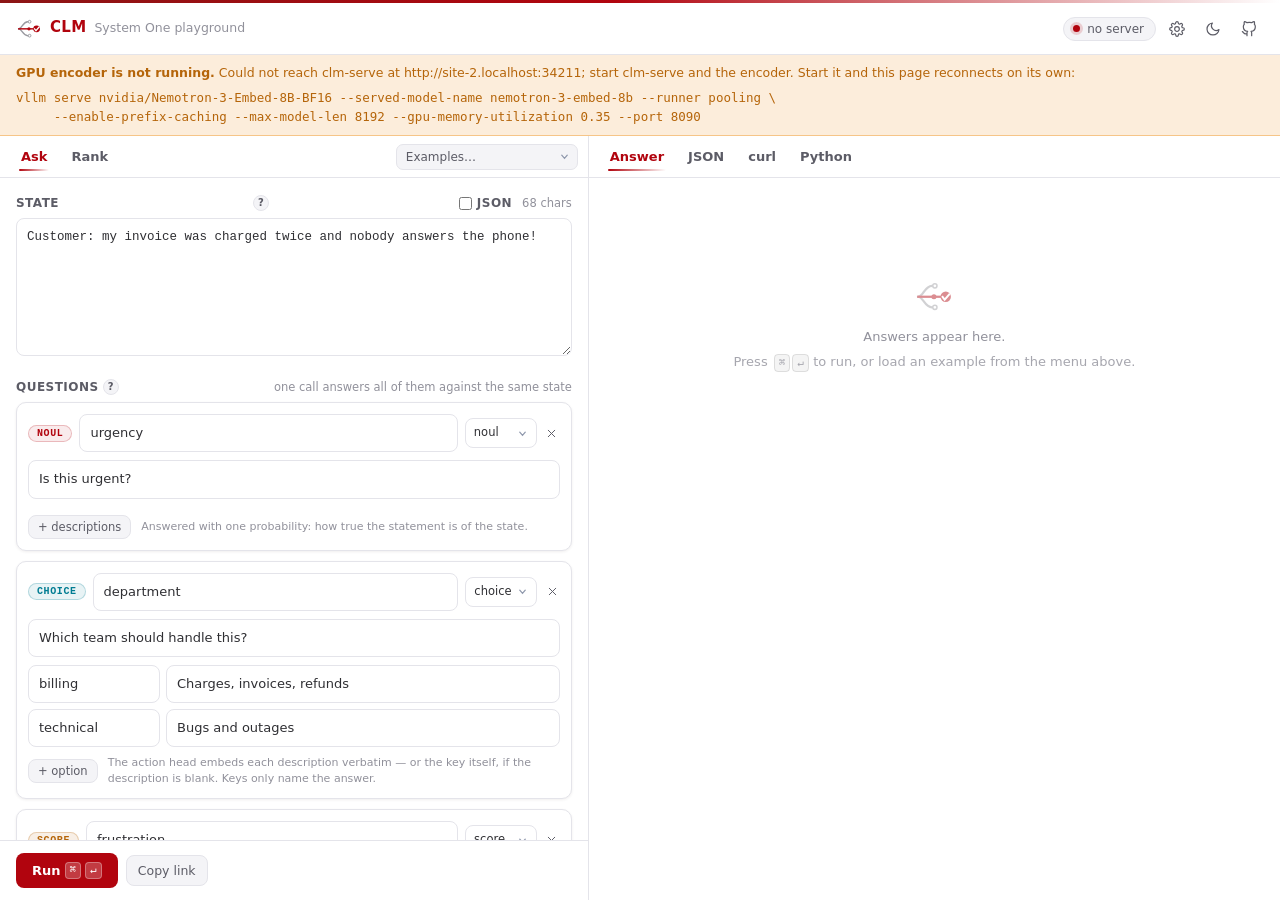
==== commit ddbbd4e9: "Standalone release, Claude Code runbook, governance, guide, training and marketing Product - Tooltip" ====
--- a/src/clm/static/index.html
+++ b/src/clm/static/index.html
@@ -29,21 +29,21 @@
   </div>
 
   <nav id="viewswitch" class="viewswitch" aria-label="View" hidden>
-    <button type="button" class="vs-btn is-active" data-view="play" aria-pressed="true">Playground</button>
-    <button type="button" class="vs-btn" data-view="train" aria-pressed="false">Train a model</button>
+    <button type="button" class="vs-btn is-active" data-view="play" aria-pressed="true" data-tip="Ask questions about a piece of text with any loaded model.">Playground</button>
+    <button type="button" class="vs-btn" data-view="train" aria-pressed="false" data-tip="Train your own classifier from examples you have already labelled.">Train a model</button>
   </nav>
 
   <div class="topbar-right">
-    <button id="status" class="status" type="button" title="Server status — click to refresh">
+    <button id="status" class="status" type="button" data-tip="Whether clm-serve and its encoder are reachable, and how many models are loaded. Click to check again.">
       <span class="dot"></span><span id="status-text">connecting…</span>
     </button>
-    <button id="btn-settings" class="icon-btn" type="button" title="Connection settings" aria-label="Connection settings">
+    <button id="btn-settings" class="icon-btn" type="button" data-tip="Connection settings: which server this page talks to, and an API key if the server requires one." aria-label="Connection settings">
       <svg viewBox="0 0 24 24" aria-hidden="true"><path d="M12 15.5a3.5 3.5 0 1 0 0-7 3.5 3.5 0 0 0 0 7z"/><path d="M19.4 15a1.65 1.65 0 0 0 .33 1.82l.06.06a2 2 0 1 1-2.83 2.83l-.06-.06a1.65 1.65 0 0 0-1.82-.33 1.65 1.65 0 0 0-1 1.51V21a2 2 0 1 1-4 0v-.09A1.65 1.65 0 0 0 9 19.4a1.65 1.65 0 0 0-1.82.33l-.06.06a2 2 0 1 1-2.83-2.83l.06-.06A1.65 1.65 0 0 0 4.6 15a1.65 1.65 0 0 0-1.51-1H3a2 2 0 1 1 0-4h.09A1.65 1.65 0 0 0 4.6 9a1.65 1.65 0 0 0-.33-1.82l-.06-.06a2 2 0 1 1 2.83-2.83l.06.06A1.65 1.65 0 0 0 9 4.6a1.65 1.65 0 0 0 1-1.51V3a2 2 0 1 1 4 0v.09a1.65 1.65 0 0 0 1 1.51 1.65 1.65 0 0 0 1.82-.33l.06-.06a2 2 0 1 1 2.83 2.83l-.06.06A1.65 1.65 0 0 0 19.4 9c.14.63.68 1.1 1.33 1.1H21a2 2 0 1 1 0 4h-.09a1.65 1.65 0 0 0-1.51 1z"/></svg>
     </button>
-    <button id="btn-theme" class="icon-btn" type="button" title="Toggle theme" aria-label="Toggle theme">
+    <button id="btn-theme" class="icon-btn" type="button" data-tip="Switch between light and dark." aria-label="Toggle theme">
       <svg viewBox="0 0 24 24" aria-hidden="true"><path d="M21 12.79A9 9 0 1 1 11.21 3 7 7 0 0 0 21 12.79z"/></svg>
     </button>
-    <a class="icon-btn" href="https://github.com/Contrastive-LM/CLM" target="_blank" rel="noopener" title="Repository" aria-label="Repository">
+    <a class="icon-btn" href="https://github.com/rgvvvg5mpz-collab/clm-nemotron" target="_blank" rel="noopener" data-tip="Open the project on GitHub: code, user guide and releases." aria-label="Repository">
       <svg viewBox="0 0 24 24" aria-hidden="true"><path d="M9 19c-5 1.5-5-2.5-7-3m14 6v-3.87a3.37 3.37 0 0 0-.94-2.61c3.14-.35 6.44-1.54 6.44-7A5.44 5.44 0 0 0 20 4.77 5.07 5.07 0 0 0 19.91 1S18.73.65 16 2.48a13.38 13.38 0 0 0-7 0C6.27.65 5.09 1 5.09 1A5.07 5.07 0 0 0 5 4.77a5.44 5.44 0 0 0-1.5 3.78c0 5.42 3.3 6.61 6.44 7A3.37 3.37 0 0 0 9 18.13V22"/></svg>
     </a>
   </div>
@@ -52,11 +52,11 @@
 <div id="settings" class="settings" hidden>
   <div class="settings-grid">
     <label>Server
-      <input id="base-url" type="text" spellcheck="false" placeholder="(same origin)">
+      <input id="base-url" type="text" spellcheck="false" placeholder="(same origin)" data-tip="Address of another clm-serve, e.g. http://gpu-box:8700. Leave blank for this one.">
       <small>Leave blank to use the server that served this page. A different host must allow CORS (<code>clm-serve --cors</code>).</small>
     </label>
     <label>API key
-      <input id="api-key" type="password" spellcheck="false" placeholder="only if CLM_API_KEY is set">
+      <input id="api-key" type="password" spellcheck="false" placeholder="only if CLM_API_KEY is set" data-tip="Needed only when the server was started with CLM_API_KEY. Kept in this browser.">
       <small>Sent as <code>Authorization: Bearer …</code>. Kept in this browser only.</small>
     </label>
   </div>
@@ -79,11 +79,11 @@
   <!-- ───────────────────────────── request ───────────────────────────── -->
   <section class="pane pane-req">
     <div class="tabs" role="tablist">
-      <button class="tab is-active" role="tab" data-mode="ask">Ask</button>
-      <button class="tab" role="tab" data-mode="rank">Rank</button>
+      <button class="tab is-active" role="tab" data-mode="ask" data-tip="Ask typed questions (yes/no, pick one, rate on a scale) about the text below.">Ask</button>
+      <button class="tab" role="tab" data-mode="rank" data-tip="Put a list of candidate answers in order of how well each fits the text.">Rank</button>
       <div class="tabs-spacer"></div>
       <div class="preset-wrap">
-        <select id="preset" class="preset" aria-label="Load an example">
+        <select id="preset" class="preset" aria-label="Load an example" data-tip="Load a ready-made example to see how good questions are written.">
           <option value="">Examples…</option>
         </select>
       </div>
@@ -93,12 +93,12 @@
 
       <div class="field">
         <div class="field-head">
-          <label for="state">State</label>
+          <label for="state">State</label><button type="button" class="tip-q" aria-label="What is the state?" data-tip="The text the model reasons about: a message, a ticket, a document, an agent's history. Put the question below, not in here.">?</button>
           <div class="field-tools">
-            <label class="chk" title="Send the state as parsed JSON instead of a string">
+            <label class="chk" data-tip="Send the state as structured JSON. Its fields become 'key: value' lines, which the model reads better than raw JSON.">
               <input type="checkbox" id="state-json"> JSON
             </label>
-            <span id="state-count" class="count">0 chars</span>
+            <span id="state-count" class="count" data-tip="Length of the state. Very long states are cut from the start, keeping the end.">0 chars</span>
           </div>
         </div>
         <textarea id="state" rows="6" spellcheck="false"
@@ -109,14 +109,14 @@
       <!-- ask mode -->
       <div id="mode-ask">
         <div class="field-head">
-          <label>Questions</label>
+          <label>Questions<button type="button" class="tip-q" aria-label="About questions" data-tip="Each question is answered separately against the same state, all in one request.">?</button></label>
           <span class="hint">one call answers all of them against the same state</span>
         </div>
         <div id="questions"></div>
         <div class="add-row">
-          <button class="btn-ghost" data-add="noul">+ noul</button>
-          <button class="btn-ghost" data-add="choice">+ choice</button>
-          <button class="btn-ghost" data-add="score">+ score</button>
+          <button class="btn-ghost" data-add="noul" data-tip="Add a yes/no question. The answer is the probability that the statement is true.">+ noul</button>
+          <button class="btn-ghost" data-add="choice" data-tip="Add a pick-one question with named options.">+ choice</button>
+          <button class="btn-ghost" data-add="score" data-tip="Add a rating on an ordered scale, such as Low to Critical.">+ score</button>
         </div>
       </div>
 
@@ -124,28 +124,28 @@
       <div id="mode-rank" hidden>
         <div class="field">
           <div class="field-head"><label for="rank-instructions">Question <span class="opt">optional</span></label></div>
-          <input id="rank-instructions" type="text" placeholder="e.g. Which trajectory solves the task?">
+          <input id="rank-instructions" type="text" placeholder="e.g. Which trajectory solves the task?" data-tip="Optional question that frames the ranking, such as 'Which answer is correct?'">
         </div>
         <div class="field">
           <div class="field-head">
             <label for="rank-candidates">Candidates</label>
             <span class="hint">one per line</span>
           </div>
-          <textarea id="rank-candidates" rows="10" spellcheck="false"
+          <textarea id="rank-candidates" rows="10" spellcheck="false" data-tip="One candidate per line. Each is scored against the state."
                     placeholder="The Moon's gravitational pull.&#10;Photosynthesis in plants.&#10;Because the Earth is round."></textarea>
         </div>
         <p class="note">Posts to <code>POST /v1/rank</code>: the state head sees the state as <em>context</em> plus the question, and the action head sees each candidate <strong>verbatim</strong> — nothing is prefixed or reworded.</p>
       </div>
 
       <div class="controls">
-        <label class="ctl">Model
+        <label class="ctl">Model<button type="button" class="tip-q" aria-label="About models" data-tip="clm-raw is the encoder alone: no training, scores are uncalibrated. Every other name is a trained model.">?</button>
           <select id="model"><option value="clm-latest">clm-latest</option></select>
         </label>
       </div>
     </div>
 
     <div class="pane-foot">
-      <button id="run" class="btn-primary">Run <kbd>⌘</kbd><kbd>↵</kbd></button>
+      <button id="run" class="btn-primary" data-tip="Send the request (Cmd or Ctrl + Enter).">Run <kbd>⌘</kbd><kbd>↵</kbd></button>
       <button id="share" class="btn-ghost" title="Copy a link that reopens this exact request">Copy link</button>
     </div>
   </section>
@@ -153,12 +153,12 @@
   <!-- ───────────────────────────── response ───────────────────────────── -->
   <section class="pane pane-res">
     <div class="tabs" role="tablist">
-      <button class="tab is-active" role="tab" data-view="answer">Answer</button>
-      <button class="tab" role="tab" data-view="json">JSON</button>
-      <button class="tab" role="tab" data-view="curl">curl</button>
-      <button class="tab" role="tab" data-view="python">Python</button>
+      <button class="tab is-active" role="tab" data-view="answer" data-tip="The answers as charts.">Answer</button>
+      <button class="tab" role="tab" data-view="json" data-tip="The exact JSON the server returned.">JSON</button>
+      <button class="tab" role="tab" data-view="curl" data-tip="The same request as a curl command.">curl</button>
+      <button class="tab" role="tab" data-view="python" data-tip="The same request with the Python client.">Python</button>
       <div class="tabs-spacer"></div>
-      <button id="copy-view" class="btn-ghost small" hidden>Copy</button>
+      <button id="copy-view" class="btn-ghost small" hidden data-tip="Copy what this tab shows.">Copy</button>
     </div>
 
     <div id="meta" class="meta" hidden></div>
@@ -202,14 +202,14 @@
         <div class="step-title"><h2>Add labelled examples</h2><span class="step-done" id="t-done-1" hidden>Done</span></div>
         <p class="step-sub">A file with one column of text and one column with the right label, such as a spreadsheet saved as CSV.</p>
         <div id="t-pick">
-          <label id="t-drop" class="drop" for="t-file">
+          <label id="t-drop" class="drop" for="t-file" data-tip="Click to choose a file, or drag one here. You'll see the first rows so you can check the columns.">
             <input type="file" id="t-file" accept=".csv,.jsonl,.json,.parquet">
             <span class="drop-main"><b>Drop a file here</b> or <u>choose one</u></span>
             <span class="drop-sub">CSV, JSONL, JSON or Parquet, up to 50 MB</span>
           </label>
           <div class="or-row">
-            <button type="button" id="t-sample" class="btn-ghost">Try it with sample data</button>
-            <span class="hint">400 synthetic support conversations, 5 categories</span>
+            <button type="button" id="t-sample" class="btn-ghost" data-tip="Loads 400 example support conversations with their correct category, so you can try every step.">Try it with sample data</button>
+            <span class="hint">400 synthetic support conversations, 5 categories. Demo only: labelled by a model, not for real decisions.</span>
           </div>
         </div>
         <div id="t-busy-1" class="busy" hidden><span class="spinner" aria-hidden="true"></span><span>Reading the file…</span></div>
@@ -221,7 +221,7 @@
     <section class="step is-locked" id="t-step-2">
       <div class="step-num" aria-hidden="true">2</div>
       <div class="step-main">
-        <div class="step-title"><h2>Describe what the labels mean</h2><span class="step-done" id="t-done-2" hidden>Done</span></div>
+        <div class="step-title"><h2>Describe what the labels mean<button type="button" class="tip-q" aria-label="Why describe labels?" data-tip="The model matches each text against these descriptions. Clear descriptions that use the words in your examples give better accuracy, before and after training.">?</button></h2><span class="step-done" id="t-done-2" hidden>Done</span></div>
         <p class="step-sub">The model reads these descriptions, not the label names. Describe each label with the words that show up in its examples.</p>
         <div id="t-question"></div>
       </div>
@@ -230,7 +230,7 @@
     <section class="step is-locked" id="t-step-3">
       <div class="step-num" aria-hidden="true">3</div>
       <div class="step-main">
-        <div class="step-title"><h2>Train</h2></div>
+        <div class="step-title"><h2>Train<button type="button" class="tip-q" aria-label="What happens in training?" data-tip="The Nemotron encoder reads every example once and stays unchanged. Two small networks on top learn your labels. Only they are trained, which is why it takes seconds to minutes.">?</button></h2></div>
         <div id="t-train"></div>
         <div id="t-progress" hidden></div>
         <div id="t-err-3" class="t-err" role="alert" hidden></div>
@@ -258,8 +258,8 @@
   <div class="q-card" data-type="noul">
     <div class="q-head">
       <span class="q-type"></span>
-      <input class="q-id" type="text" spellcheck="false" aria-label="Question id">
-      <select class="q-type-sel" aria-label="Question type">
+      <input class="q-id" type="text" spellcheck="false" aria-label="Question id" data-tip="Name of this question. The answer comes back under this name.">
+      <select class="q-type-sel" aria-label="Question type" data-tip="noul: yes or no. choice: pick one option. score: a level on an ordered scale.">
         <option value="noul">noul</option>
         <option value="choice">choice</option>
         <option value="score">score</option>
@@ -268,7 +268,7 @@
         <svg viewBox="0 0 24 24" aria-hidden="true"><path d="M18 6 6 18M6 6l12 12"/></svg>
       </button>
     </div>
-    <input class="q-instructions" type="text" placeholder="Instructions — the question asked of the state">
+    <input class="q-instructions" type="text" placeholder="Instructions — the question asked of the state" data-tip="The question or statement, such as 'Is this urgent?' It is added after the state.">
     <div class="q-criteria"></div>
     <div class="q-actions">
       <button class="btn-ghost small q-add" type="button" hidden></button>
@@ -278,6 +278,7 @@
 </template>
 
 <script src="app.js"></script>
+<script src="tips.js"></script>
 <script src="train.js"></script>
 </body>
 </html>
--- a/src/clm/static/app.css
+++ b/src/clm/static/app.css
@@ -743,3 +743,26 @@
 .pill.ok { background: var(--ok-glow); color: var(--ok); }
 .pill.run { background: var(--accent-dim); color: var(--accent); }
 .pill.bad { background: var(--bad-wash); color: var(--bad); }
+
+/* ─────────────────────────── tooltips (tips.js) ─────────────────────────── */
+
+.tip-bubble {
+  position: fixed; z-index: 60; max-width: min(320px, calc(100vw - 16px));
+  padding: 8px 11px; border-radius: 8px;
+  background: var(--text); color: var(--bg);
+  font: 12.5px/1.45 var(--sans); box-shadow: var(--shadow); pointer-events: none;
+}
+.tip-bubble::after {
+  content: ""; position: absolute; left: var(--arrow-x, 50%); width: 8px; height: 8px;
+  background: inherit; transform: translateX(-50%) rotate(45deg);
+}
+.tip-bubble[data-side="below"]::after { top: -4px; }
+.tip-bubble[data-side="above"]::after { bottom: -4px; }
+.tip-q {
+  appearance: none; display: inline-grid; place-items: center; vertical-align: 1px;
+  width: 16px; height: 16px; margin-left: 4px; padding: 0; border-radius: 50%;
+  border: 1px solid var(--line); background: var(--panel-2); color: var(--muted);
+  font: 700 10px/1 var(--sans); cursor: help;
+}
+.tip-q:hover, .tip-q:focus-visible { color: var(--accent); border-color: var(--accent-line); outline: none; }
+.lab-txt { display: inline-flex; align-items: center; flex-wrap: wrap; gap: 0 2px; }
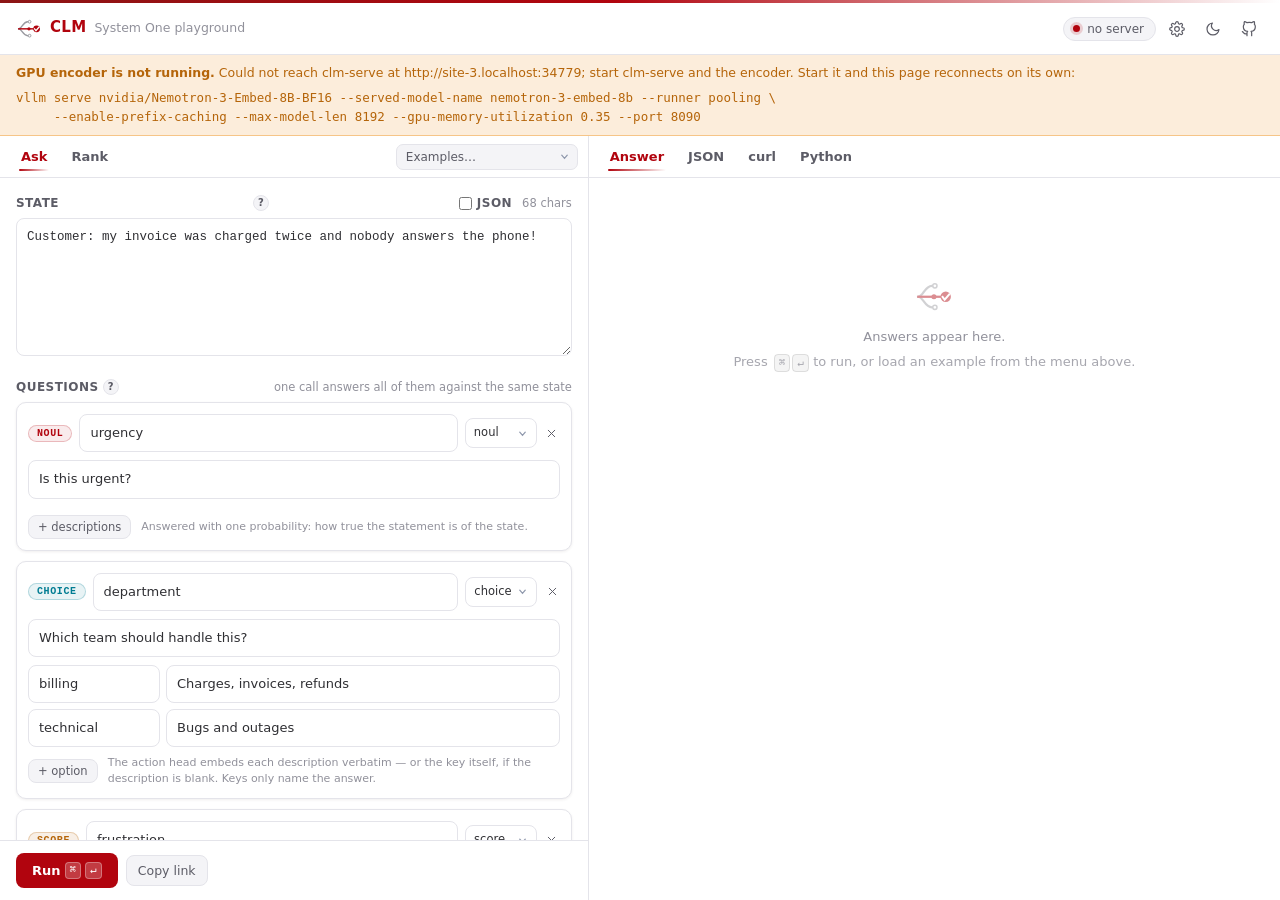
==== commit c9437c81: "Restructure the repo into product, operations, docs and deliverables - src/clm holds the whole produ" ====
--- a/src/clm/static/index.html
+++ b/src/clm/static/index.html
@@ -63,7 +63,7 @@
 </div>
 
 <div id="mock-banner" class="mock-banner" hidden>
-  <strong>Mock encoder.</strong> This server is running <code>tools/playground_mock.py</code>, which replaces
+  <strong>Mock encoder.</strong> This server is running <code>Claude Code/tools/playground_mock.py</code>, which replaces
   the Nemotron-3-Embed-8B encoder with character n-grams — the numbers below are lexical-overlap noise, not CLM predictions.
 </div>
 
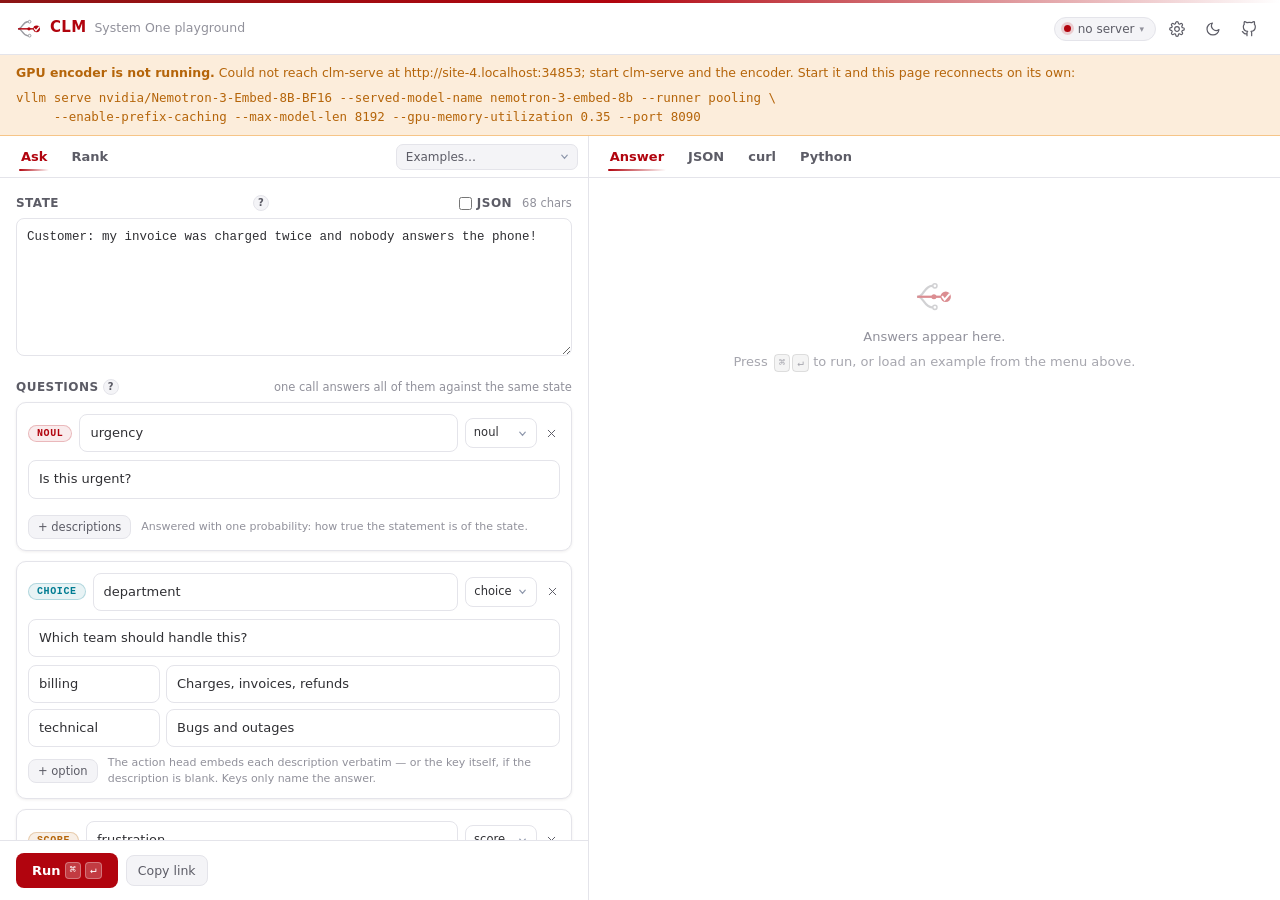
==== commit 74200616: "Status light lists the loaded models and what each answers - /v1/models adds kind, questions and tes" ====
--- a/src/clm/static/index.html
+++ b/src/clm/static/index.html
@@ -34,9 +34,20 @@
   </nav>
 
   <div class="topbar-right">
-    <button id="status" class="status" type="button" data-tip="Whether clm-serve and its encoder are reachable, and how many models are loaded. Click to check again.">
-      <span class="dot"></span><span id="status-text">connecting…</span>
-    </button>
+    <div class="status-wrap">
+      <button id="status" class="status" type="button" aria-haspopup="true" aria-expanded="false" aria-controls="models-panel" aria-label="Server status and loaded models">
+        <span class="dot"></span><span id="status-text">connecting…</span><span class="status-caret" aria-hidden="true">▾</span>
+      </button>
+      <div id="models-panel" class="models-panel" role="dialog" aria-label="Loaded models" hidden>
+        <div class="mp-head">
+          <div><div class="mp-title">Loaded models</div><div id="mp-sub" class="mp-sub"></div></div>
+          <button id="mp-refresh" type="button" class="mp-refresh" data-tip="Ask the server again.">Check again</button>
+        </div>
+        <p id="mp-note" class="mp-note" hidden></p>
+        <ul id="mp-list" class="mp-list"></ul>
+        <div class="mp-foot">Pick one to use it in the playground. Train your own under <b>Train a model</b>.</div>
+      </div>
+    </div>
     <button id="btn-settings" class="icon-btn" type="button" data-tip="Connection settings: which server this page talks to, and an API key if the server requires one." aria-label="Connection settings">
       <svg viewBox="0 0 24 24" aria-hidden="true"><path d="M12 15.5a3.5 3.5 0 1 0 0-7 3.5 3.5 0 0 0 0 7z"/><path d="M19.4 15a1.65 1.65 0 0 0 .33 1.82l.06.06a2 2 0 1 1-2.83 2.83l-.06-.06a1.65 1.65 0 0 0-1.82-.33 1.65 1.65 0 0 0-1 1.51V21a2 2 0 1 1-4 0v-.09A1.65 1.65 0 0 0 9 19.4a1.65 1.65 0 0 0-1.82.33l-.06.06a2 2 0 1 1-2.83-2.83l.06-.06A1.65 1.65 0 0 0 4.6 15a1.65 1.65 0 0 0-1.51-1H3a2 2 0 1 1 0-4h.09A1.65 1.65 0 0 0 4.6 9a1.65 1.65 0 0 0-.33-1.82l-.06-.06a2 2 0 1 1 2.83-2.83l.06.06A1.65 1.65 0 0 0 9 4.6a1.65 1.65 0 0 0 1-1.51V3a2 2 0 1 1 4 0v.09a1.65 1.65 0 0 0 1 1.51 1.65 1.65 0 0 0 1.82-.33l.06-.06a2 2 0 1 1 2.83 2.83l-.06.06A1.65 1.65 0 0 0 19.4 9c.14.63.68 1.1 1.33 1.1H21a2 2 0 1 1 0 4h-.09a1.65 1.65 0 0 0-1.51 1z"/></svg>
     </button>
--- a/src/clm/static/app.css
+++ b/src/clm/static/app.css
@@ -174,6 +174,34 @@
 .status.bad  .dot { background: var(--bad);  box-shadow: 0 0 0 3px var(--bad-glow); }
 .status.busy .dot { animation: pulse 1s ease-in-out infinite; }
 @keyframes pulse { 50% { opacity: .25; } }
+
+.status-caret { font-size: 9px; color: var(--faint); margin-left: -2px; }
+.status[aria-expanded="true"] { border-color: var(--faint); }
+.status-wrap { position: relative; }
+.models-panel {
+  position: fixed; top: 58px; right: max(16px, env(safe-area-inset-right, 0px)); z-index: 50;
+  width: min(420px, calc(100vw - 32px));
+  background: var(--panel); border: 1px solid var(--line); border-radius: 10px;
+  box-shadow: var(--shadow); overflow: hidden;
+}
+.mp-head { display: flex; align-items: flex-start; justify-content: space-between; gap: 12px; padding: 12px 14px 10px; border-bottom: 1px solid var(--line); }
+.mp-title { font-weight: 700; font-size: 13px; color: var(--text); }
+.mp-sub { font-size: 11.5px; color: var(--faint); margin-top: 2px; }
+.mp-refresh { font: 600 11.5px var(--sans); color: var(--muted); background: var(--panel-2); border: 1px solid var(--line); border-radius: 6px; padding: 4px 9px; cursor: pointer; white-space: nowrap; }
+.mp-refresh:hover { border-color: var(--faint); color: var(--text); }
+.mp-list { list-style: none; margin: 0; padding: 6px; max-height: min(60vh, 420px); overflow-y: auto; display: grid; gap: 2px; }
+.mp-item { display: grid; gap: 3px; width: 100%; text-align: left; background: none; border: 1px solid transparent; border-radius: 7px; padding: 8px 9px; cursor: pointer; color: inherit; font: inherit; }
+.mp-item:hover { background: var(--panel-2); }
+.mp-item.is-on { border-color: var(--line); background: var(--panel-2); }
+.mp-row { display: flex; align-items: center; gap: 6px; flex-wrap: wrap; }
+.mp-name { font: 600 12.5px var(--mono); color: var(--text); }
+.mp-tag { font: 700 9.5px var(--mono); letter-spacing: .06em; text-transform: uppercase; padding: 2px 6px; border-radius: 999px; background: var(--panel-2); color: var(--muted); border: 1px solid var(--line); }
+.mp-tag.is-on { background: var(--ok-glow); color: var(--ok); border-color: transparent; }
+.mp-tag.is-warn { background: var(--warn-glow); color: var(--warn); border-color: transparent; }
+.mp-acc { margin-left: auto; font: 600 11.5px var(--mono); color: var(--muted); }
+.mp-desc { font-size: 12px; line-height: 1.45; color: var(--muted); overflow-wrap: anywhere; }
+.mp-note { margin: 8px 14px 0; font-size: 12px; line-height: 1.45; color: var(--warn); }
+.mp-foot { padding: 9px 14px 11px; border-top: 1px solid var(--line); font-size: 11.5px; color: var(--faint); }
 
 .icon-btn {
   display: inline-flex; align-items: center; justify-content: center;
